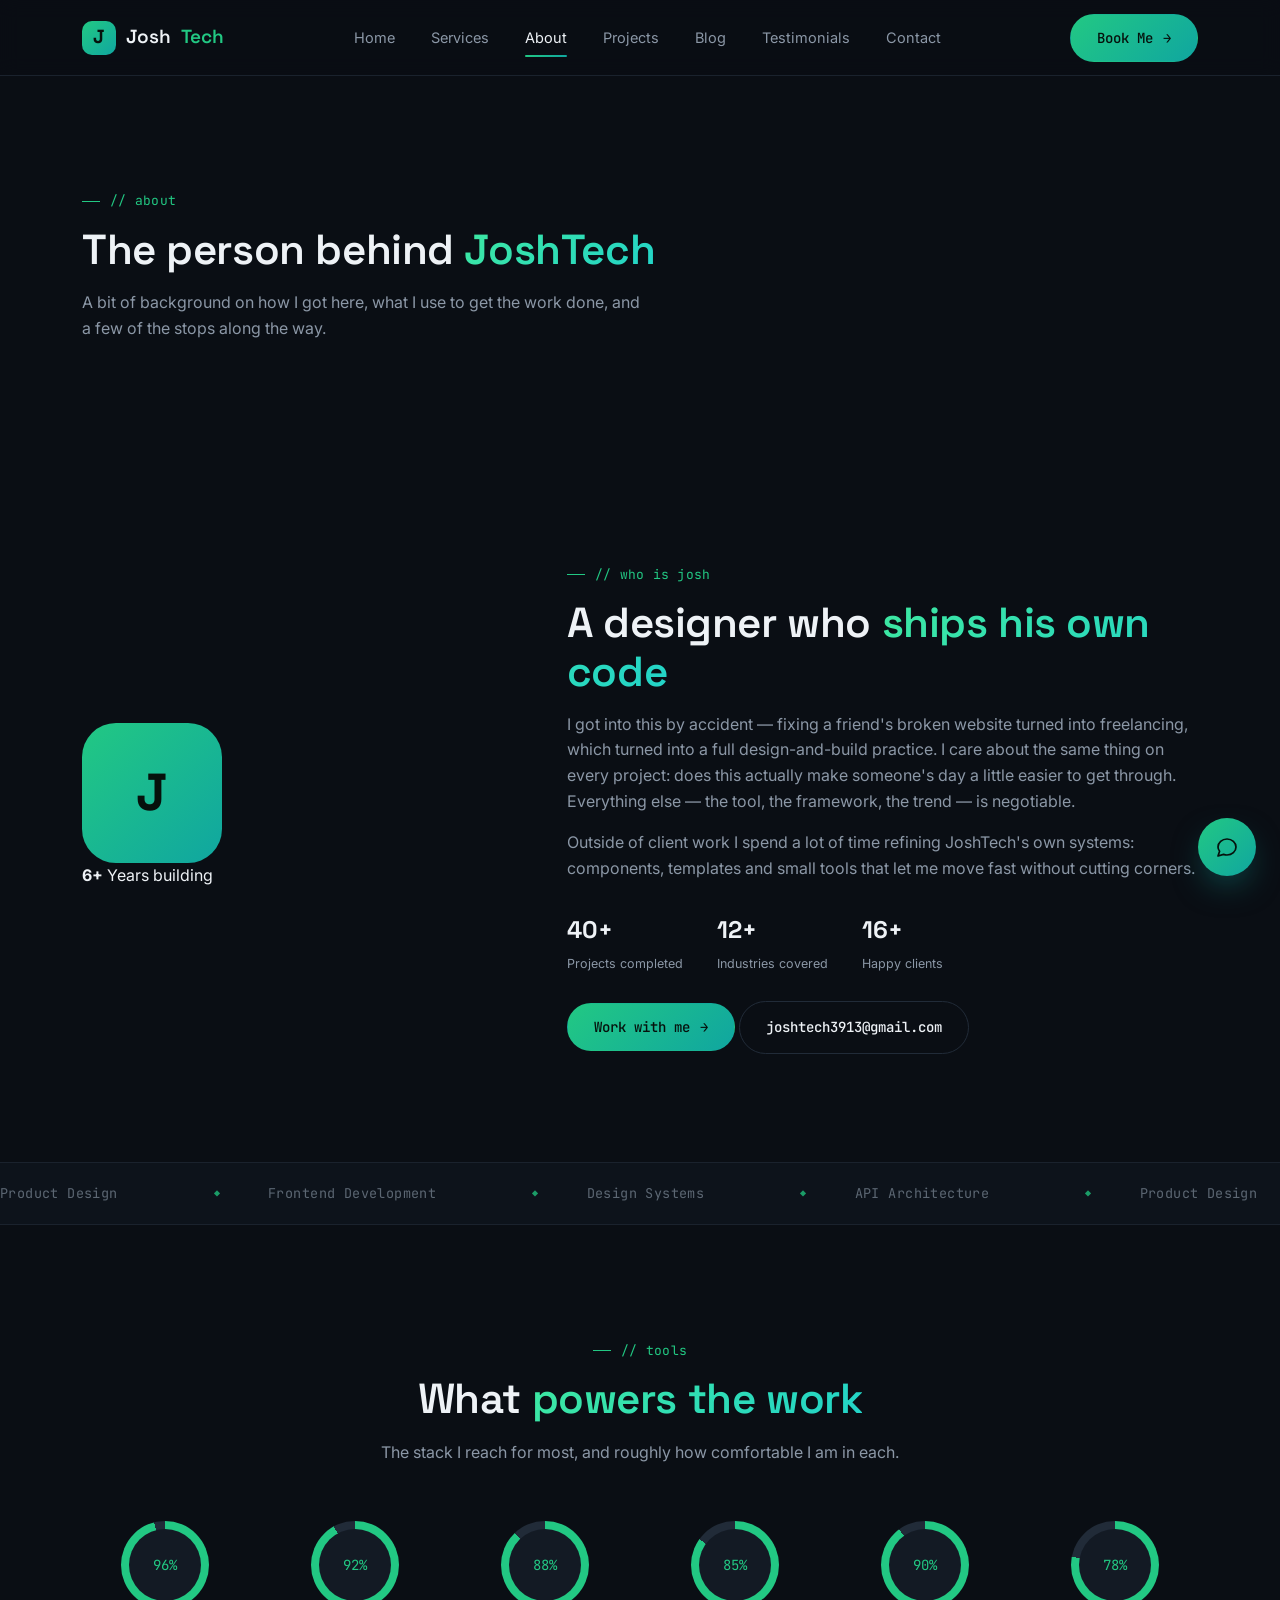
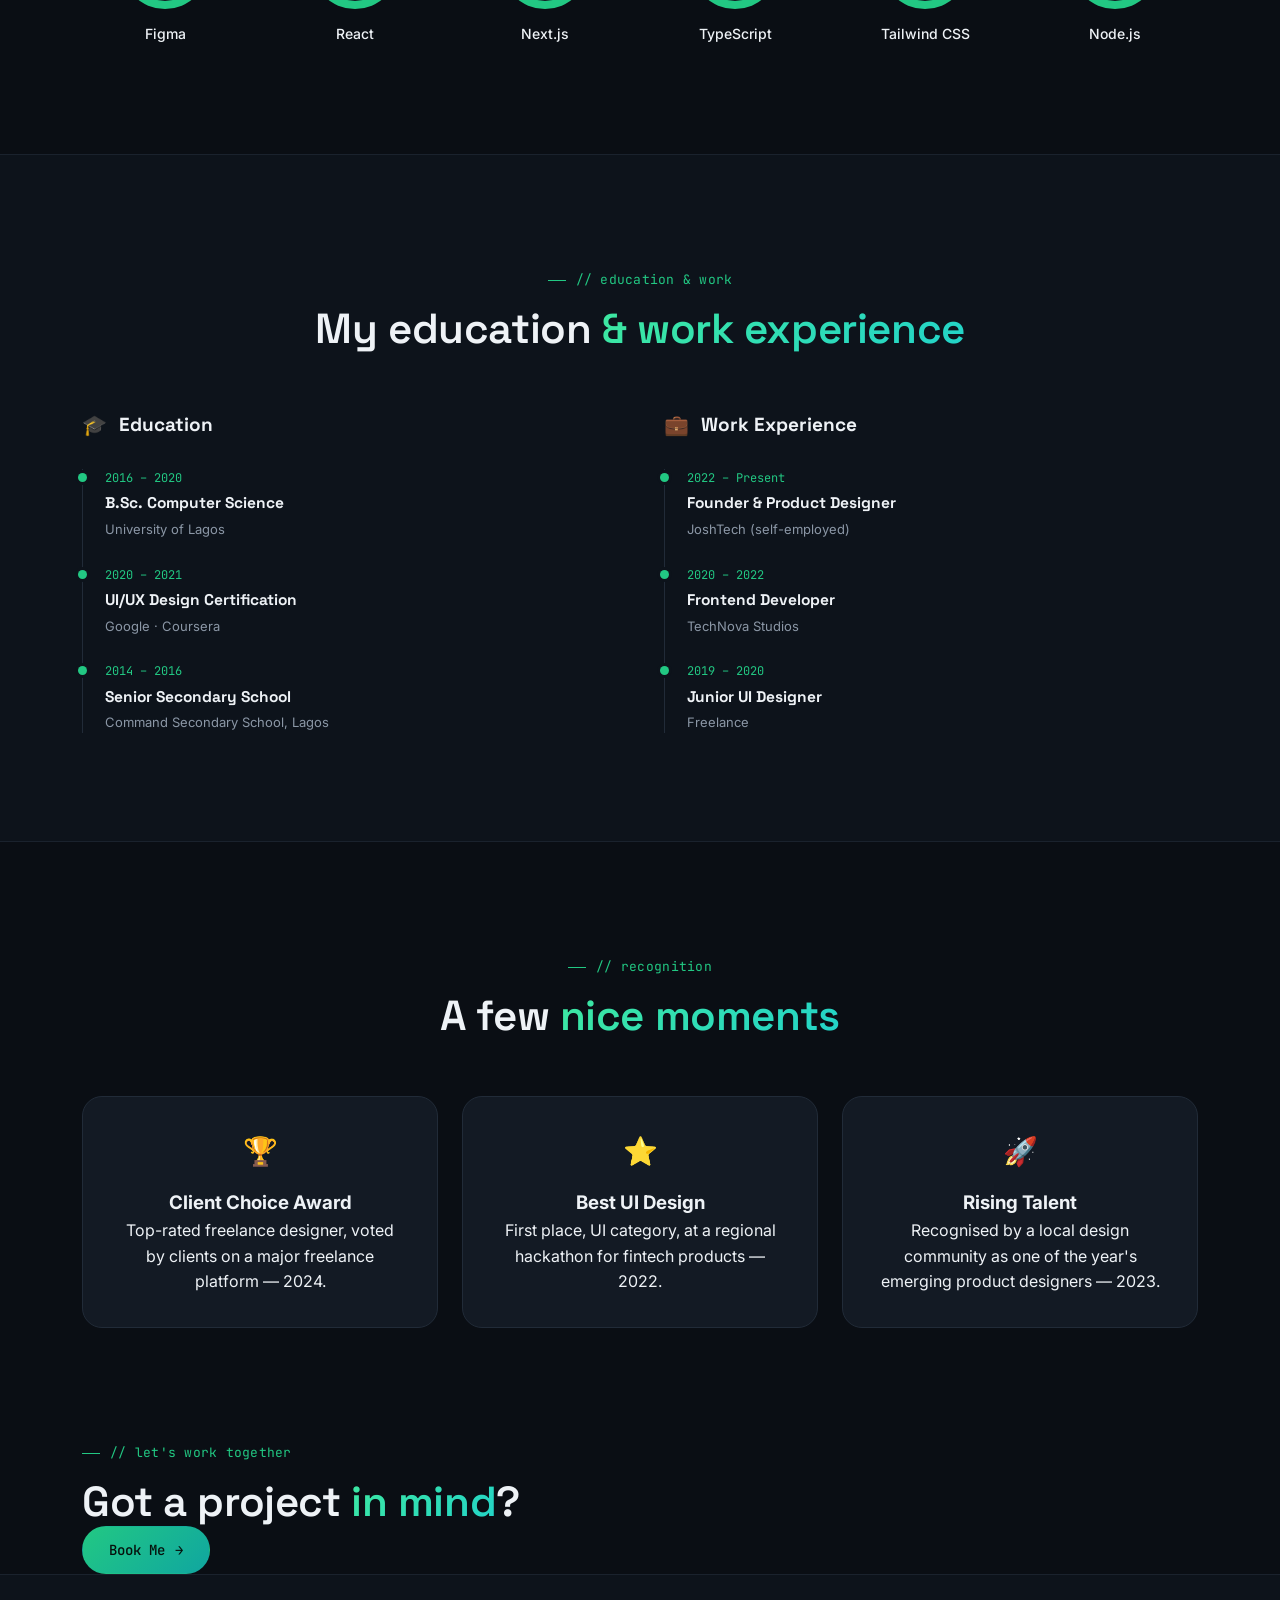
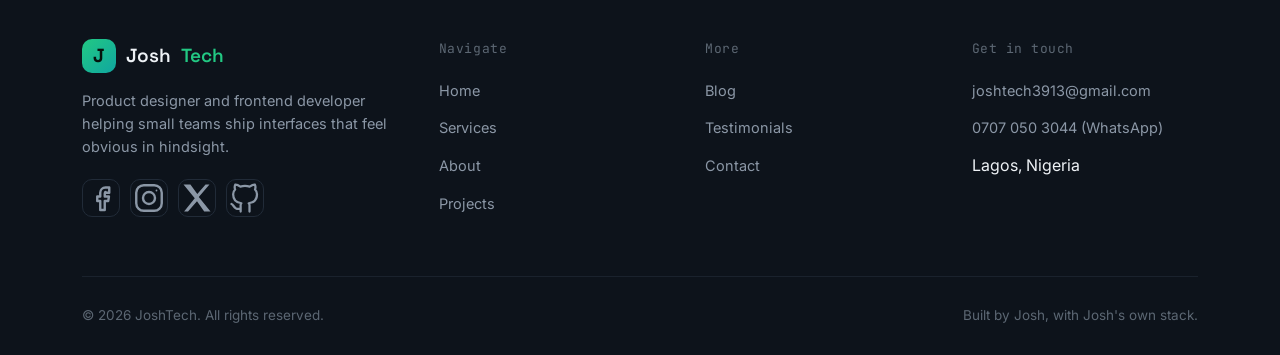
==== about.html @ 52e31327 "first commit" ====
<!DOCTYPE html>
<html lang="en">
<head>
<meta charset="UTF-8">
<meta name="viewport" content="width=device-width, initial-scale=1.0">
<title>About — JoshTech</title>
<meta name="description" content="Meet Josh — product designer and frontend developer. Background, tools, education, work experience and a few awards along the way.">
<link rel="icon" type="image/svg+xml" href="assets/favicon.svg">
<link rel="preconnect" href="https://fonts.googleapis.com">
<link href="https://fonts.googleapis.com/css2?family=Space+Grotesk:wght@500;600;700&family=Inter:wght@400;500;600;700&family=JetBrains+Mono:wght@400;500&display=swap" rel="stylesheet">
<link rel="stylesheet" href="css/style.css">
<link rel="stylesheet" href="css/about.css">
</head>
<body>

<!-- ============ NAV ============ -->
<header class="nav">
  <div class="container">
    <a href="index.html" class="brand">
      <span class="brand-mark">J</span>
      Josh<span class="brand-tech">Tech</span>
    </a>
    <nav class="nav-links" id="navLinks">
      <a href="index.html">Home</a>
      <a href="services.html">Services</a>
      <a href="about.html" class="is-active">About</a>
      <a href="projects.html">Projects</a>
      <a href="blog.html">Blog</a>
      <a href="testimonials.html">Testimonials</a>
      <a href="contact.html">Contact</a>
    </nav>
    <div class="nav-cta">
      <button class="btn btn-primary" id="bookBtn" type="button">Book Me <span class="btn-arrow">→</span></button>
      <button class="nav-toggle" id="navToggle" aria-label="Toggle menu" aria-expanded="false">☰</button>
    </div>
  </div>
</header>

<!-- ============ PAGE HEADER ============ -->
<section class="page-header section-pad">
  <div class="container">
    <span class="eyebrow">// about</span>
    <h1 class="h2 page-title">The person behind <em>JoshTech</em></h1>
    <p class="lede">A bit of background on how I got here, what I use to get the work done, and a few of the stops along the way.</p>
  </div>
</section>

<!-- ============ ABOUT ME ============ -->
<section class="section-pad about-main">
  <div class="container about-main-grid">
    <div class="about-main-visual">
      <div class="about-frame large">
        <span class="brand-mark xlarge">J</span>
      </div>
      <div class="about-float">
        <strong>6+</strong>
        <span>Years building</span>
      </div>
    </div>

    <div class="about-main-copy">
      <span class="eyebrow">// who is josh</span>
      <h2 class="h2">A designer who <em>ships his own code</em></h2>
      <p class="lede" style="max-width:100%;">I got into this by accident — fixing a friend's broken website turned into freelancing, which turned into a full design-and-build practice. I care about the same thing on every project: does this actually make someone's day a little easier to get through. Everything else — the tool, the framework, the trend — is negotiable.</p>
      <p class="lede" style="max-width:100%;">Outside of client work I spend a lot of time refining JoshTech's own systems: components, templates and small tools that let me move fast without cutting corners.</p>

      <div class="stat-row">
        <div><strong>40+</strong><span>Projects completed</span></div>
        <div><strong>12+</strong><span>Industries covered</span></div>
        <div><strong>16+</strong><span>Happy clients</span></div>
      </div>

      <div class="hero-actions" style="margin-top:8px;">
        <button type="button" class="btn btn-primary js-open-book">Work with me <span class="btn-arrow">→</span></button>
        <a href="mailto:joshtech3913@gmail.com" class="btn btn-ghost">joshtech3913@gmail.com</a>
      </div>
    </div>
  </div>
</section>

<!-- ============ MARQUEE STRIP ============ -->
<div class="strip">
  <div class="strip-track">
    <span>Product Design</span>
    <span>Frontend Development</span>
    <span>Design Systems</span>
    <span>API Architecture</span>
    <span>Product Design</span>
    <span>Frontend Development</span>
    <span>Design Systems</span>
    <span>API Architecture</span>
  </div>
</div>

<!-- ============ TOOLS ============ -->
<section class="section-pad">
  <div class="container">
    <div class="section-head center">
      <span class="eyebrow">// tools</span>
      <h2 class="h2">What <em>powers the work</em></h2>
      <p class="lede">The stack I reach for most, and roughly how comfortable I am in each.</p>
    </div>

    <div class="tools-grid">
      <div class="tool">
        <div class="skill-ring" style="--p:96"><span>96%</span></div>
        <strong>Figma</strong>
      </div>
      <div class="tool">
        <div class="skill-ring" style="--p:92"><span>92%</span></div>
        <strong>React</strong>
      </div>
      <div class="tool">
        <div class="skill-ring" style="--p:88"><span>88%</span></div>
        <strong>Next.js</strong>
      </div>
      <div class="tool">
        <div class="skill-ring" style="--p:85"><span>85%</span></div>
        <strong>TypeScript</strong>
      </div>
      <div class="tool">
        <div class="skill-ring" style="--p:90"><span>90%</span></div>
        <strong>Tailwind CSS</strong>
      </div>
      <div class="tool">
        <div class="skill-ring" style="--p:78"><span>78%</span></div>
        <strong>Node.js</strong>
      </div>
    </div>
  </div>
</section>

<!-- ============ EDUCATION & EXPERIENCE ============ -->
<section class="section-pad edu-section">
  <div class="container">
    <div class="section-head center">
      <span class="eyebrow">// education &amp; work</span>
      <h2 class="h2">My education <em>&amp; work experience</em></h2>
    </div>

    <div class="edu-grid">
      <div class="edu-col">
        <div class="edu-heading">
          <span class="edu-icon">🎓</span>
          <h3>Education</h3>
        </div>
        <div class="timeline">
          <div class="timeline-item">
            <span class="timeline-year mono">2016 – 2020</span>
            <strong>B.Sc. Computer Science</strong>
            <span class="timeline-sub">University of Lagos</span>
          </div>
          <div class="timeline-item">
            <span class="timeline-year mono">2020 – 2021</span>
            <strong>UI/UX Design Certification</strong>
            <span class="timeline-sub">Google &middot; Coursera</span>
          </div>
          <div class="timeline-item">
            <span class="timeline-year mono">2014 – 2016</span>
            <strong>Senior Secondary School</strong>
            <span class="timeline-sub">Command Secondary School, Lagos</span>
          </div>
        </div>
      </div>

      <div class="edu-col">
        <div class="edu-heading">
          <span class="edu-icon">💼</span>
          <h3>Work Experience</h3>
        </div>
        <div class="timeline">
          <div class="timeline-item">
            <span class="timeline-year mono">2022 – Present</span>
            <strong>Founder &amp; Product Designer</strong>
            <span class="timeline-sub">JoshTech (self-employed)</span>
          </div>
          <div class="timeline-item">
            <span class="timeline-year mono">2020 – 2022</span>
            <strong>Frontend Developer</strong>
            <span class="timeline-sub">TechNova Studios</span>
          </div>
          <div class="timeline-item">
            <span class="timeline-year mono">2019 – 2020</span>
            <strong>Junior UI Designer</strong>
            <span class="timeline-sub">Freelance</span>
          </div>
        </div>
      </div>
    </div>
  </div>
</section>

<!-- ============ AWARDS ============ -->
<section class="section-pad">
  <div class="container">
    <div class="section-head center">
      <span class="eyebrow">// recognition</span>
      <h2 class="h2">A few <em>nice moments</em></h2>
    </div>

    <div class="awards-grid">
      <div class="card award-card">
        <span class="award-icon">🏆</span>
        <h3 class="card-title">Client Choice Award</h3>
        <p class="card-text">Top-rated freelance designer, voted by clients on a major freelance platform — 2024.</p>
      </div>
      <div class="card award-card">
        <span class="award-icon">⭐</span>
        <h3 class="card-title">Best UI Design</h3>
        <p class="card-text">First place, UI category, at a regional hackathon for fintech products — 2022.</p>
      </div>
      <div class="card award-card">
        <span class="award-icon">🚀</span>
        <h3 class="card-title">Rising Talent</h3>
        <p class="card-text">Recognised by a local design community as one of the year's emerging product designers — 2023.</p>
      </div>
    </div>
  </div>
</section>

<!-- ============ CTA BANNER ============ -->
<section class="cta-banner">
  <div class="container cta-inner">
    <div>
      <span class="eyebrow">// let's work together</span>
      <h2 class="h2">Got a project <em>in mind</em>?</h2>
    </div>
    <button type="button" class="btn btn-primary js-open-book">Book Me <span class="btn-arrow">→</span></button>
  </div>
</section>

<!-- ============ FOOTER ============ -->
<footer class="footer">
  <div class="container">
    <div class="footer-top">
      <div class="footer-about">
        <a href="index.html" class="brand">
          <span class="brand-mark">J</span>
          Josh<span class="brand-tech">Tech</span>
        </a>
        <p>Product designer and frontend developer helping small teams ship interfaces that feel obvious in hindsight.</p>
        <div class="social-row">
          <a href="https://facebook.com/joshtech" target="_blank" rel="noopener" aria-label="Facebook"><svg viewBox="0 0 24 24" fill="none" stroke="currentColor" stroke-width="1.6" stroke-linecap="round" stroke-linejoin="round"><path d="M15 8.5h2.5V5H15c-2 0-3.5 1.5-3.5 3.5V11H9.5v3H11.5v6h3v-6h2.3l.5-3H14.5V9c0-.5.4-1 .5-1z"/></svg></a>
          <a href="https://instagram.com/joshtech" target="_blank" rel="noopener" aria-label="Instagram"><svg viewBox="0 0 24 24" fill="none" stroke="currentColor" stroke-width="1.6"><rect x="3.5" y="3.5" width="17" height="17" rx="5"/><circle cx="12" cy="12" r="4"/><circle cx="17" cy="7" r=".6" fill="currentColor" stroke="none"/></svg></a>
          <a href="https://x.com/joshtech" target="_blank" rel="noopener" aria-label="X"><svg viewBox="0 0 24 24" fill="currentColor" stroke="none"><path d="M3 3l7.5 9.1L3.4 21h2.6l6-6.9 4.8 6.9H21l-7.8-9.6L20.3 3h-2.6l-5.5 6.3L7.6 3H3z"/></svg></a>
          <a href="https://github.com/joshtech" target="_blank" rel="noopener" aria-label="GitHub"><svg viewBox="0 0 24 24" fill="none" stroke="currentColor" stroke-width="1.5" stroke-linecap="round" stroke-linejoin="round"><path d="M9 19c-4.3 1.4-4.3-2.5-6-3m12 5v-3.5c0-1 .1-1.4-.5-2 2.8-.3 5.5-1.4 5.5-6a4.6 4.6 0 0 0-1.3-3.2 4.2 4.2 0 0 0-.1-3.2s-1.1-.3-3.5 1.3a12.3 12.3 0 0 0-6.2 0C6.6 2.8 5.5 3.1 5.5 3.1a4.2 4.2 0 0 0-.1 3.2A4.6 4.6 0 0 0 4.1 9.5c0 4.6 2.7 5.7 5.5 6-.6.6-.6 1.1-.5 2V21"/></svg></a>
        </div>
      </div>
      <div>
        <div class="footer-heading">Navigate</div>
        <ul class="footer-links">
          <li><a href="index.html">Home</a></li>
          <li><a href="services.html">Services</a></li>
          <li><a href="about.html">About</a></li>
          <li><a href="projects.html">Projects</a></li>
        </ul>
      </div>
      <div>
        <div class="footer-heading">More</div>
        <ul class="footer-links">
          <li><a href="blog.html">Blog</a></li>
          <li><a href="testimonials.html">Testimonials</a></li>
          <li><a href="contact.html">Contact</a></li>
        </ul>
      </div>
      <div>
        <div class="footer-heading">Get in touch</div>
        <ul class="footer-links">
          <li><a href="mailto:joshtech3913@gmail.com">joshtech3913@gmail.com</a></li>
          <li><a href="https://wa.me/2347070503044" target="_blank" rel="noopener">0707 050 3044 (WhatsApp)</a></li>
          <li>Lagos, Nigeria</li>
        </ul>
      </div>
    </div>
    <div class="footer-bottom">
      <span>© 2026 JoshTech. All rights reserved.</span>
      <span>Built by Josh, with Josh's own stack.</span>
    </div>
  </div>
</footer>

<!-- ============ BOOK ME MODAL ============ -->
<div class="modal-overlay" id="bookOverlay">
  <div class="modal" role="dialog" aria-modal="true" aria-labelledby="bookTitle">
    <button class="modal-close" id="bookClose" aria-label="Close booking form">✕</button>
    <span class="eyebrow">// book a session</span>
    <h3 id="bookTitle" class="modal-title">Let's get your project moving</h3>
    <p class="modal-sub">Fill this in and it'll open WhatsApp with everything ready to send straight to me.</p>

    <form id="bookForm" class="book-form">
      <label>Full name
        <input type="text" name="name" required placeholder="Your name">
      </label>
      <label>Email
        <input type="email" name="email" required placeholder="you@email.com">
      </label>
      <label>WhatsApp / phone number
        <input type="tel" name="phone" required placeholder="e.g. 0803 123 4567">
      </label>
      <label>What do you need?
        <select name="service" required>
          <option value="" disabled selected>Choose a service</option>
          <option>Product & UI Design</option>
          <option>Frontend Development</option>
          <option>Design System</option>
          <option>Something else</option>
        </select>
      </label>
      <label>Project details
        <textarea name="message" rows="4" required placeholder="Tell me a bit about the project, timeline, budget..."></textarea>
      </label>
      <button type="submit" class="btn btn-primary book-submit">Send via WhatsApp <span class="btn-arrow">→</span></button>
    </form>
  </div>
</div>

<!-- ============ CHATBOT WIDGET ============ -->
<div class="chatbot" id="chatbot">
  <div class="chat-panel" id="chatPanel">
    <div class="chat-head">
      <span class="brand-mark small">J</span>
      <div>
        <strong>JoshTech Assistant</strong>
        <span>Usually replies instantly</span>
      </div>
      <button id="chatClose" aria-label="Close chat">✕</button>
    </div>
    <div class="chat-messages" id="chatMessages">
      <div class="msg msg-bot">Hey 👋 I'm Josh's assistant. Ask me about services, projects, pricing, or how to book a session.</div>
    </div>
    <div class="chat-quick" id="chatQuick">
      <button data-q="services">Services</button>
      <button data-q="pricing">Pricing</button>
      <button data-q="book">Book a call</button>
      <button data-q="contact">Contact info</button>
    </div>
    <form class="chat-input-row" id="chatForm">
      <input type="text" id="chatInput" placeholder="Type a message..." autocomplete="off">
      <button type="submit" aria-label="Send">→</button>
    </form>
  </div>
  <button class="chat-fab" id="chatToggle" aria-label="Open chat">
    <svg viewBox="0 0 24 24" fill="none" stroke="currentColor" stroke-width="1.7" stroke-linecap="round" stroke-linejoin="round"><path d="M21 12c0 4.4-4 8-9 8-1.2 0-2.4-.2-3.4-.6L3 21l1.6-4.8C3.6 15 3 13.6 3 12c0-4.4 4-8 9-8s9 3.6 9 8z"/></svg>
  </button>
</div>

<script src="js/main.js"></script>
</body>
</html>
---- css/style.css ----
/* ==========================================================================
   JoshTech — Portfolio Stylesheet
   Design language: dark tech canvas, emerald→teal signal, terminal-style
   labels ("// about", "$ services") echoing the JoshTech mark.
   ========================================================================== */

/* ---- Tokens -------------------------------------------------------------*/
:root{
  /* surfaces */
  --bg:            #0A0E14;
  --bg-alt:        #0D131B;
  --surface:       #131A24;
  --surface-2:     #171F2A;
  --border:        #212B38;
  --border-soft:   #1A222D;

  /* text */
  --text:          #EEF2F6;
  --text-muted:    #8B97A6;
  --text-faint:    #5C6773;

  /* brand */
  --green:         #22C883;
  --teal:          #10A6A0;
  --green-dim:     #1B9C67;
  --gradient:      linear-gradient(135deg, #22C883 0%, #10A6A0 100%);
  --gradient-text: linear-gradient(135deg, #3EE8A0 0%, #22D3C9 100%);
  --gradient-soft: linear-gradient(135deg, rgba(34,200,131,.14) 0%, rgba(16,166,160,.14) 100%);
  --glow:          0 0 0 1px rgba(34,200,131,.35), 0 0 40px rgba(16,166,160,.15);

  /* type */
  --f-display: "Space Grotesk", "Inter", sans-serif;
  --f-body:    "Inter", sans-serif;
  --f-mono:    "JetBrains Mono", monospace;

  /* layout */
  --container: 1180px;
  --radius-lg: 20px;
  --radius-md: 14px;
  --radius-sm: 8px;
  --nav-h: 76px;
}

/* ---- Reset ----------------------------------------------------------- */
*, *::before, *::after{ box-sizing: border-box; }
html{ scroll-behavior: smooth; }
body{
  margin: 0;
  background: var(--bg);
  color: var(--text);
  font-family: var(--f-body);
  font-size: 16px;
  line-height: 1.6;
  -webkit-font-smoothing: antialiased;
}
img{ max-width: 100%; display: block; }
a{ color: inherit; text-decoration: none; }
ul{ margin: 0; padding: 0; list-style: none; }
h1,h2,h3,h4,p,figure{ margin: 0; }
button{ font-family: inherit; cursor: pointer; }
input, textarea, select{ font-family: inherit; }

/* visible keyboard focus */
a:focus-visible, button:focus-visible, input:focus-visible, textarea:focus-visible{
  outline: 2px solid var(--green);
  outline-offset: 3px;
}

@media (prefers-reduced-motion: reduce){
  *{ animation-duration: .001ms !important; animation-iteration-count: 1 !important; transition-duration: .001ms !important; scroll-behavior: auto !important; }
}

/* ---- Layout helpers ---------------------------------------------------*/
.container{
  width: 100%;
  max-width: var(--container);
  margin: 0 auto;
  padding: 0 32px;
}
section{ position: relative; }
.section-pad{ padding: 108px 0; }
@media (max-width: 720px){ .section-pad{ padding: 72px 0; } }

.eyebrow{
  display: inline-flex;
  align-items: center;
  gap: 10px;
  font-family: var(--f-mono);
  font-size: 13px;
  letter-spacing: .02em;
  color: var(--green);
  margin-bottom: 14px;
}
.eyebrow::before{
  content: "";
  width: 18px; height: 1px;
  background: var(--green);
  display: inline-block;
}

.h2{
  font-family: var(--f-display);
  font-weight: 600;
  font-size: clamp(28px, 3.6vw, 42px);
  line-height: 1.15;
  letter-spacing: -.01em;
}
.h2 em, .grad-text{
  font-style: normal;
  background: var(--gradient-text);
  -webkit-background-clip: text;
  background-clip: text;
  color: transparent;
}
.lede{
  color: var(--text-muted);
  max-width: 560px;
  margin-top: 16px;
  font-size: 16px;
}
.section-head{ margin-bottom: 56px; }
.section-head.center{ text-align: center; margin-left: auto; margin-right: auto; }
.section-head.center .lede{ margin-left: auto; margin-right: auto; }

/* ---- Buttons -----------------------------------------------------------*/
.btn{
  display: inline-flex;
  align-items: center;
  gap: 10px;
  padding: 14px 26px;
  border-radius: 100px;
  font-family: var(--f-mono);
  font-size: 14px;
  font-weight: 500;
  border: 1px solid transparent;
  transition: transform .18s ease, box-shadow .18s ease, background .18s ease, border-color .18s ease;
  white-space: nowrap;
}
.btn-primary{
  background: var(--gradient);
  color: #06110C;
}
.btn-primary:hover{ box-shadow: var(--glow); transform: translateY(-1px); }
.btn-ghost{
  background: transparent;
  color: var(--text);
  border-color: var(--border);
}
.btn-ghost:hover{ border-color: var(--green); color: var(--green); }
.btn-arrow{ transition: transform .18s ease; }
.btn:hover .btn-arrow{ transform: translateX(3px); }

/* ---- Nav ---------------------------------------------------------------*/
.nav{
  position: sticky;
  top: 0;
  z-index: 100;
  height: var(--nav-h);
  display: flex;
  align-items: center;
  background: rgba(10,14,20,.78);
  backdrop-filter: blur(10px);
  border-bottom: 1px solid var(--border-soft);
}
.nav .container{ display: flex; align-items: center; justify-content: space-between; }
.brand{ display: flex; align-items: center; gap: 10px; font-family: var(--f-display); font-weight: 600; font-size: 19px; }
.brand-mark{
  width: 34px; height: 34px;
  border-radius: 10px;
  background: var(--gradient);
  display: grid; place-items: center;
  color: #06110C;
  font-family: var(--f-display);
  font-weight: 700;
}
.brand-tech{ color: var(--green); }

.nav-links{ display: flex; align-items: center; gap: 36px; }
.nav-links a{
  font-size: 14.5px;
  color: var(--text-muted);
  position: relative;
  padding: 6px 0;
  transition: color .15s ease;
}
.nav-links a:hover{ color: var(--text); }
.nav-links a.is-active{ color: var(--text); }
.nav-links a.is-active::after{
  content: "";
  position: absolute; left: 0; right: 0; bottom: -2px;
  height: 2px; background: var(--gradient); border-radius: 2px;
}
.nav-cta{ display: flex; align-items: center; gap: 18px; }
.nav-toggle{
  display: none;
  width: 40px; height: 40px;
  border-radius: 10px;
  border: 1px solid var(--border);
  background: transparent;
  color: var(--text);
  align-items: center; justify-content: center;
}

@media (max-width: 920px){
  .nav-links{
    position: fixed; inset: var(--nav-h) 16px auto 16px;
    flex-direction: column; align-items: flex-start; gap: 4px;
    background: var(--surface);
    border: 1px solid var(--border);
    border-radius: var(--radius-md);
    padding: 10px;
    transform: translateY(-12px);
    opacity: 0; visibility: hidden;
    transition: opacity .2s ease, transform .2s ease, visibility .2s;
  }
  .nav-links.is-open{ opacity: 1; visibility: visible; transform: translateY(0); }
  .nav-links a{ width: 100%; padding: 12px 10px; border-radius: 8px; }
  .nav-links a:hover{ background: var(--surface-2); }
  .nav-toggle{ display: inline-flex; }
}

/* ---- Marquee strip -------------------------------------------------------*/
.strip{
  border-top: 1px solid var(--border-soft);
  border-bottom: 1px solid var(--border-soft);
  background: var(--bg-alt);
  overflow: hidden;
  padding: 20px 0;
}
.strip-track{
  display: flex;
  gap: 48px;
  width: max-content;
  animation: scroll-strip 28s linear infinite;
}
.strip-track span{
  font-family: var(--f-mono);
  font-size: 13.5px;
  color: var(--text-faint);
  letter-spacing: .03em;
  display: flex;
  align-items: center;
  gap: 48px;
  white-space: nowrap;
}
.strip-track span::after{ content: "◆"; color: var(--green-dim); margin-left: 48px; font-size: 10px; }
@keyframes scroll-strip{ from{ transform: translateX(0); } to{ transform: translateX(-50%); } }

/* ---- Cards ---------------------------------------------------------------*/
.card{
  background: var(--surface);
  border: 1px solid var(--border);
  border-radius: var(--radius-lg);
  padding: 32px;
  transition: border-color .2s ease, transform .2s ease;
}
.card:hover{ border-color: var(--green-dim); transform: translateY(-3px); }

/* corner-tick: echoes the cut notch on the logo mark */
.corner-tick{ position: relative; }
.corner-tick::before{
  content: "";
  position: absolute; top: 0; right: 0;
  width: 22px; height: 22px;
  background: var(--gradient);
  border-radius: 0 var(--radius-lg) 0 var(--radius-md);
  opacity: .9;
}

/* ---- Footer ---------------------------------------------------------------*/
.footer{
  border-top: 1px solid var(--border-soft);
  padding: 64px 0 28px;
  background: var(--bg-alt);
}
.footer-top{
  display: grid;
  grid-template-columns: 1.4fr 1fr 1fr 1fr;
  gap: 40px;
  padding-bottom: 48px;
}
.footer-about p{ color: var(--text-muted); margin-top: 16px; max-width: 320px; font-size: 14.5px; }
.footer-heading{ font-family: var(--f-mono); font-size: 13px; color: var(--text-faint); letter-spacing: .04em; margin-bottom: 18px; }
.footer-links li{ margin-bottom: 12px; }
.footer-links a{ color: var(--text-muted); font-size: 14.5px; transition: color .15s ease; }
.footer-links a:hover{ color: var(--green); }
.social-row{ display: flex; gap: 10px; margin-top: 20px; }
.social-row a{
  width: 38px; height: 38px;
  border: 1px solid var(--border);
  border-radius: 10px;
  display: grid; place-items: center;
  color: var(--text-muted);
  transition: all .15s ease;
}
.social-row a:hover{ border-color: var(--green); color: var(--green); }
.footer-bottom{
  display: flex; justify-content: space-between; align-items: center;
  padding-top: 28px; border-top: 1px solid var(--border-soft);
  font-size: 13.5px; color: var(--text-faint);
}
@media (max-width: 860px){
  .footer-top{ grid-template-columns: 1fr 1fr; }
  .footer-bottom{ flex-direction: column; gap: 10px; text-align: center; }
}
@media (max-width: 560px){
  .footer-top{ grid-template-columns: 1fr; }
}

/* ---- Utilities ---------------------------------------------------------*/
.tag{
  display: inline-flex; align-items: center; gap: 8px;
  font-family: var(--f-mono); font-size: 12.5px; color: var(--green);
  border: 1px solid var(--border); border-radius: 100px; padding: 5px 12px;
  background: var(--gradient-soft);
}
.mono{ font-family: var(--f-mono); }

/* ==========================================================================
   Book Me modal
   ========================================================================== */
.modal-overlay{
  position: fixed; inset: 0;
  background: rgba(6,10,15,.72);
  backdrop-filter: blur(4px);
  display: flex; align-items: center; justify-content: center;
  padding: 24px;
  z-index: 300;
  opacity: 0; visibility: hidden;
  transition: opacity .2s ease, visibility .2s ease;
}
.modal-overlay.is-open{ opacity: 1; visibility: visible; }
.modal{
  position: relative;
  width: 100%; max-width: 480px;
  max-height: 88vh;
  overflow-y: auto;
  background: var(--surface);
  border: 1px solid var(--border);
  border-radius: var(--radius-lg);
  padding: 36px 32px 32px;
  transform: translateY(14px);
  transition: transform .2s ease;
}
.modal-overlay.is-open .modal{ transform: translateY(0); }
.modal-close{
  position: absolute; top: 18px; right: 18px;
  width: 34px; height: 34px;
  border-radius: 9px;
  border: 1px solid var(--border);
  background: transparent;
  color: var(--text-muted);
}
.modal-close:hover{ color: var(--green); border-color: var(--green); }
.modal-title{ font-family: var(--f-display); font-size: 24px; margin-top: 4px; }
.modal-sub{ color: var(--text-muted); font-size: 14px; margin-top: 10px; margin-bottom: 26px; }

.book-form{ display: flex; flex-direction: column; gap: 16px; }
.book-form label{ display: flex; flex-direction: column; gap: 8px; font-size: 13px; color: var(--text-muted); font-family: var(--f-mono); }
.book-form input, .book-form select, .book-form textarea{
  background: var(--bg);
  border: 1px solid var(--border);
  border-radius: var(--radius-sm);
  padding: 12px 14px;
  color: var(--text);
  font-size: 14.5px;
  font-family: var(--f-body);
  resize: vertical;
}
.book-form input:focus, .book-form select:focus, .book-form textarea:focus{
  outline: none; border-color: var(--green);
}
.book-submit{ justify-content: center; margin-top: 6px; }
.form-note{ font-size: 12.5px; color: var(--text-faint); margin-top: 14px; text-align: center; }

@media (max-width: 520px){
  .modal{ padding: 28px 22px 24px; }
}

/* ==========================================================================
   Chatbot widget
   ========================================================================== */
.chatbot{ position: fixed; right: 24px; bottom: 24px; z-index: 280; }
.chat-fab{
  width: 58px; height: 58px;
  border-radius: 50%;
  background: var(--gradient);
  color: #06110C;
  border: none;
  display: grid; place-items: center;
  box-shadow: 0 14px 34px -10px rgba(16,166,160,.55);
  transition: transform .18s ease;
}
.chat-fab:hover{ transform: scale(1.06); }
.chat-fab svg{ width: 24px; height: 24px; }

.chat-panel{
  position: absolute;
  bottom: 74px; right: 0;
  width: 340px;
  max-width: calc(100vw - 48px);
  height: 460px;
  background: var(--surface);
  border: 1px solid var(--border);
  border-radius: var(--radius-lg);
  display: flex;
  flex-direction: column;
  overflow: hidden;
  box-shadow: 0 30px 80px -24px rgba(0,0,0,.65);
  opacity: 0; visibility: hidden; transform: translateY(12px);
  transition: opacity .18s ease, transform .18s ease, visibility .18s ease;
}
.chat-panel.is-open{ opacity: 1; visibility: visible; transform: translateY(0); }

.chat-head{
  display: flex; align-items: center; gap: 12px;
  padding: 16px 16px;
  border-bottom: 1px solid var(--border-soft);
  background: var(--surface-2);
}
.chat-head strong{ display: block; font-family: var(--f-display); font-size: 14.5px; }
.chat-head span{ font-size: 11.5px; color: var(--green); }
.chat-head button{
  margin-left: auto;
  width: 28px; height: 28px;
  border-radius: 8px;
  border: 1px solid var(--border);
  background: transparent;
  color: var(--text-muted);
}
.brand-mark.small{ width: 30px; height: 30px; font-size: 13px; border-radius: 8px; }

.chat-messages{
  flex: 1;
  overflow-y: auto;
  padding: 16px;
  display: flex; flex-direction: column; gap: 10px;
}
.msg{ font-size: 13.5px; line-height: 1.55; padding: 10px 13px; border-radius: 12px; max-width: 88%; }
.msg-bot{ background: var(--surface-2); border: 1px solid var(--border-soft); align-self: flex-start; border-bottom-left-radius: 4px; }
.msg-user{ background: var(--gradient-soft); border: 1px solid var(--border); align-self: flex-end; border-bottom-right-radius: 4px; color: var(--text); }

.chat-quick{ display: flex; flex-wrap: wrap; gap: 8px; padding: 0 16px 12px; }
.chat-quick button{
  font-family: var(--f-mono); font-size: 11.5px;
  border: 1px solid var(--border); border-radius: 100px;
  background: transparent; color: var(--text-muted);
  padding: 6px 12px;
}
.chat-quick button:hover{ border-color: var(--green); color: var(--green); }

.chat-input-row{ display: flex; gap: 8px; padding: 12px; border-top: 1px solid var(--border-soft); }
.chat-input-row input{
  flex: 1;
  background: var(--bg);
  border: 1px solid var(--border);
  border-radius: 10px;
  padding: 10px 12px;
  color: var(--text);
  font-size: 13.5px;
}
.chat-input-row input:focus{ outline: none; border-color: var(--green); }
.chat-input-row button{
  width: 38px; border-radius: 10px; border: none;
  background: var(--gradient); color: #06110C; font-size: 16px;
}

@media (max-width: 480px){
  .chatbot{ right: 14px; bottom: 14px; }
  .chat-panel{ width: calc(100vw - 28px); height: 62vh; }
}
---- css/about.css ----
/* ================= About main ================= */
.about-main-grid{ display: grid; grid-template-columns: .8fr 1.2fr; gap: 64px; align-items: center; }
.about-main-visual{ position: relative; }
.about-frame.large{ max-width: 380px; }
.about-frame.large .brand-mark.xlarge{ width: 140px; height: 140px; border-radius: 34px; font-size: 52px; }

.stat-row{ display: flex; gap: 34px; margin: 30px 0 26px; }
.stat-row strong{ display: block; font-family: var(--f-display); font-size: 24px; }
.stat-row span{ font-size: 12.5px; color: var(--text-muted); }

@media (max-width: 860px){
  .about-main-grid{ grid-template-columns: 1fr; gap: 44px; }
  .about-frame.large{ margin: 0 auto; }
  .stat-row{ flex-wrap: wrap; gap: 24px; }
}

/* ================= Tools ================= */
.tools-grid{
  display: grid;
  grid-template-columns: repeat(6, 1fr);
  gap: 24px;
  text-align: center;
}
.tool{ display: flex; flex-direction: column; align-items: center; gap: 14px; }
.tool strong{ font-size: 14px; font-weight: 500; }
.skill-ring{
  width: 88px; height: 88px;
  border-radius: 50%;
  background: conic-gradient(var(--green) calc(var(--p) * 3.6deg), var(--border) 0);
  display: grid; place-items: center;
  position: relative;
}
.skill-ring::before{
  content: "";
  position: absolute; inset: 8px;
  border-radius: 50%;
  background: var(--surface);
}
.skill-ring span{ position: relative; font-family: var(--f-mono); font-size: 14px; color: var(--green); }

@media (max-width: 860px){ .tools-grid{ grid-template-columns: repeat(3, 1fr); gap: 32px 20px; } }
@media (max-width: 480px){ .tools-grid{ grid-template-columns: repeat(2, 1fr); } }

/* ================= Education & Experience ================= */
.edu-section{ background: var(--bg-alt); border-top: 1px solid var(--border-soft); border-bottom: 1px solid var(--border-soft); }
.edu-grid{ display: grid; grid-template-columns: 1fr 1fr; gap: 48px; }
.edu-heading{ display: flex; align-items: center; gap: 12px; margin-bottom: 28px; }
.edu-heading h3{ font-family: var(--f-display); font-size: 19px; }
.edu-icon{ font-size: 20px; }

.timeline{ display: flex; flex-direction: column; gap: 26px; position: relative; padding-left: 22px; border-left: 1px solid var(--border); }
.timeline-item{ display: flex; flex-direction: column; gap: 3px; position: relative; }
.timeline-item::before{
  content: "";
  position: absolute; left: -27px; top: 4px;
  width: 9px; height: 9px; border-radius: 50%;
  background: var(--green);
  box-shadow: 0 0 0 3px var(--bg-alt);
}
.timeline-year{ font-size: 12px; color: var(--green); }
.timeline-item strong{ font-family: var(--f-display); font-size: 15.5px; }
.timeline-sub{ font-size: 13px; color: var(--text-muted); }

@media (max-width: 760px){ .edu-grid{ grid-template-columns: 1fr; gap: 40px; } }

/* ================= Awards ================= */
.awards-grid{ display: grid; grid-template-columns: repeat(3, 1fr); gap: 24px; }
.award-card{ text-align: center; }
.award-icon{ font-size: 28px; display: block; margin-bottom: 14px; }
.award-card .card-title{ margin-top: 0; }

@media (max-width: 860px){ .awards-grid{ grid-template-columns: 1fr; } }
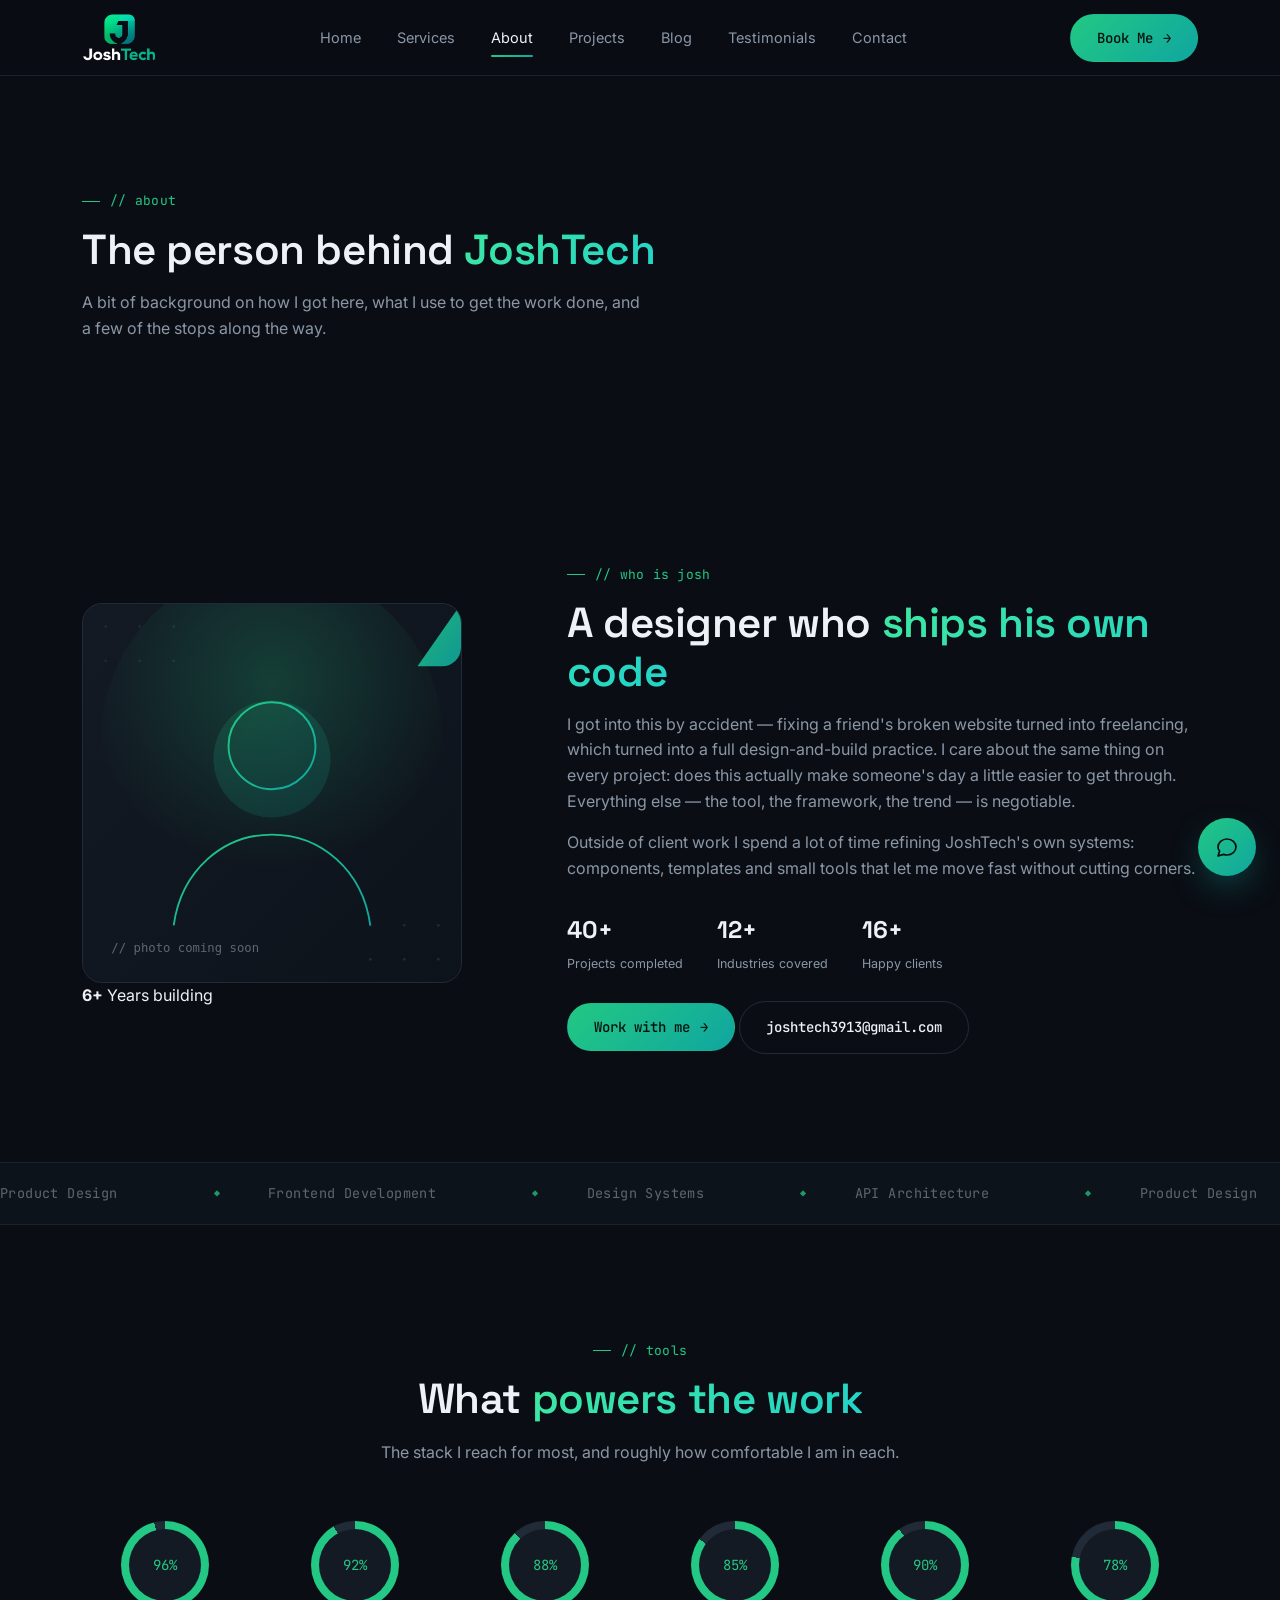
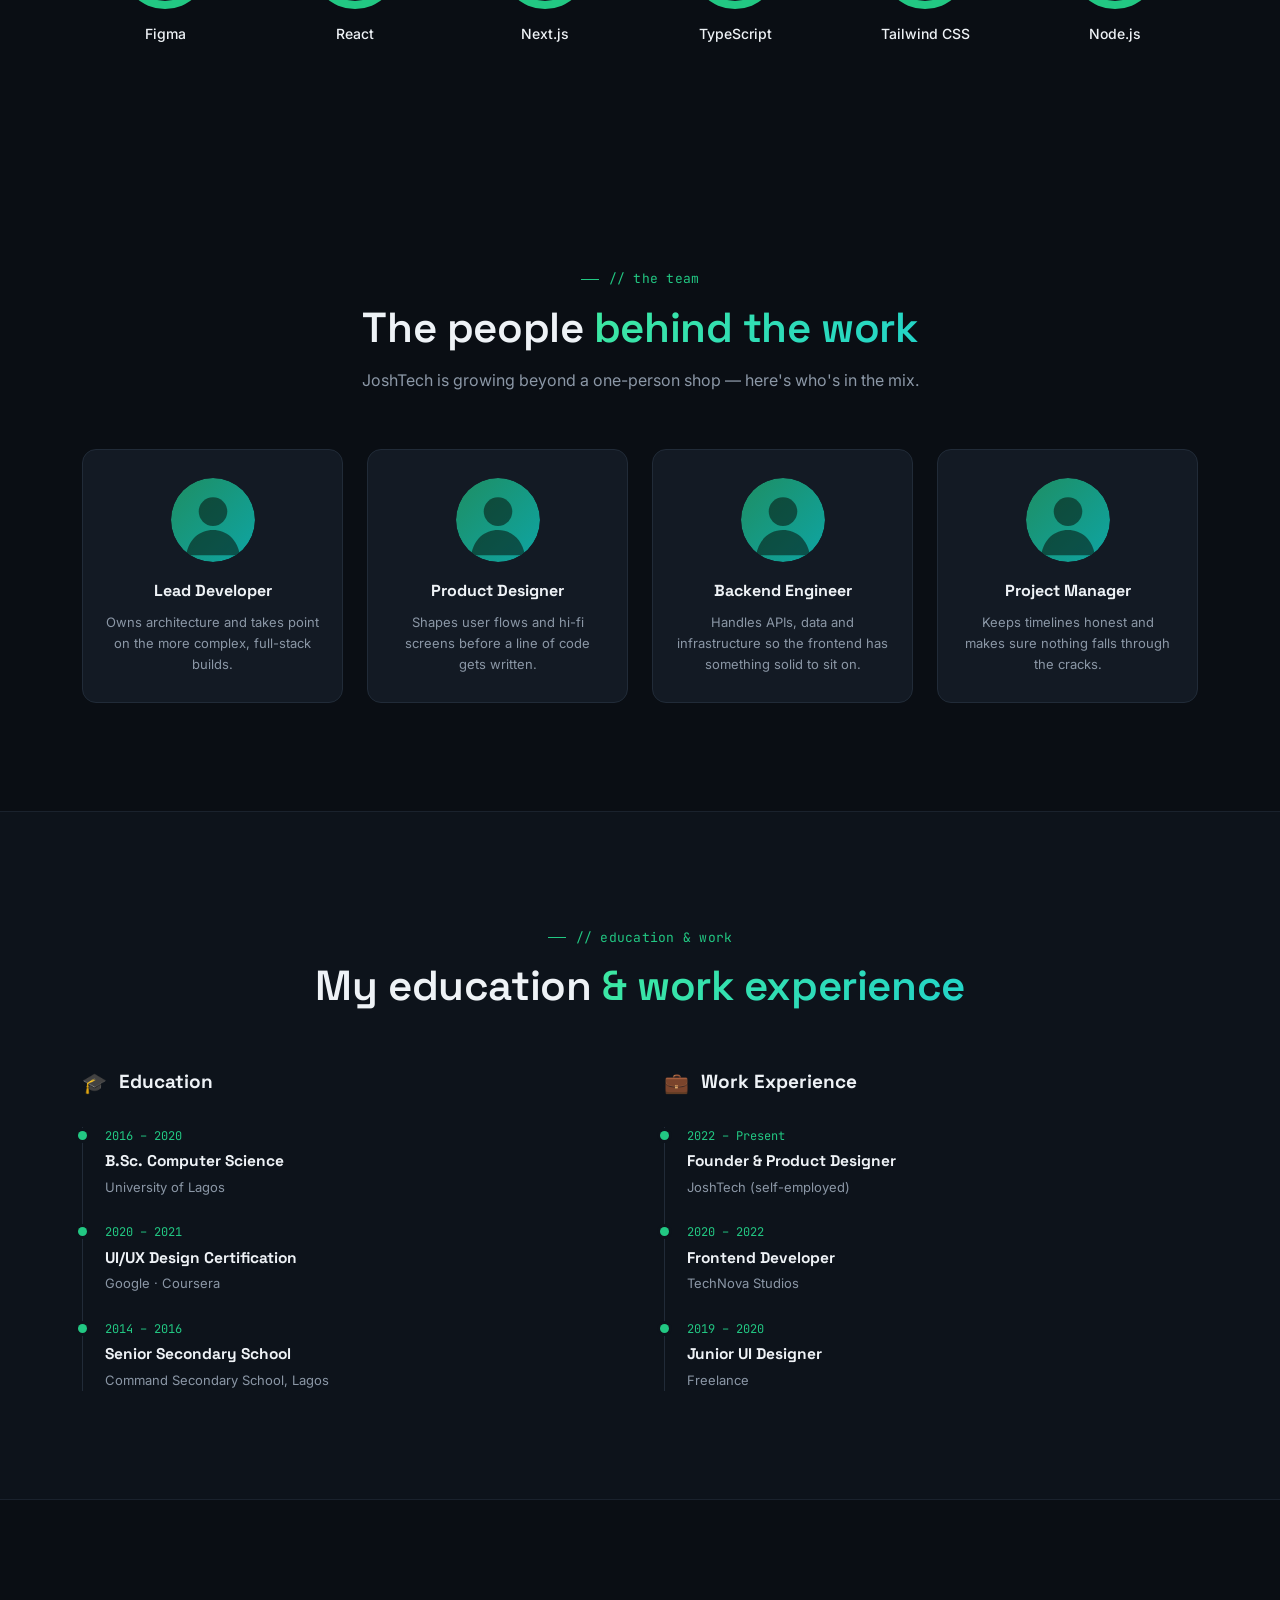
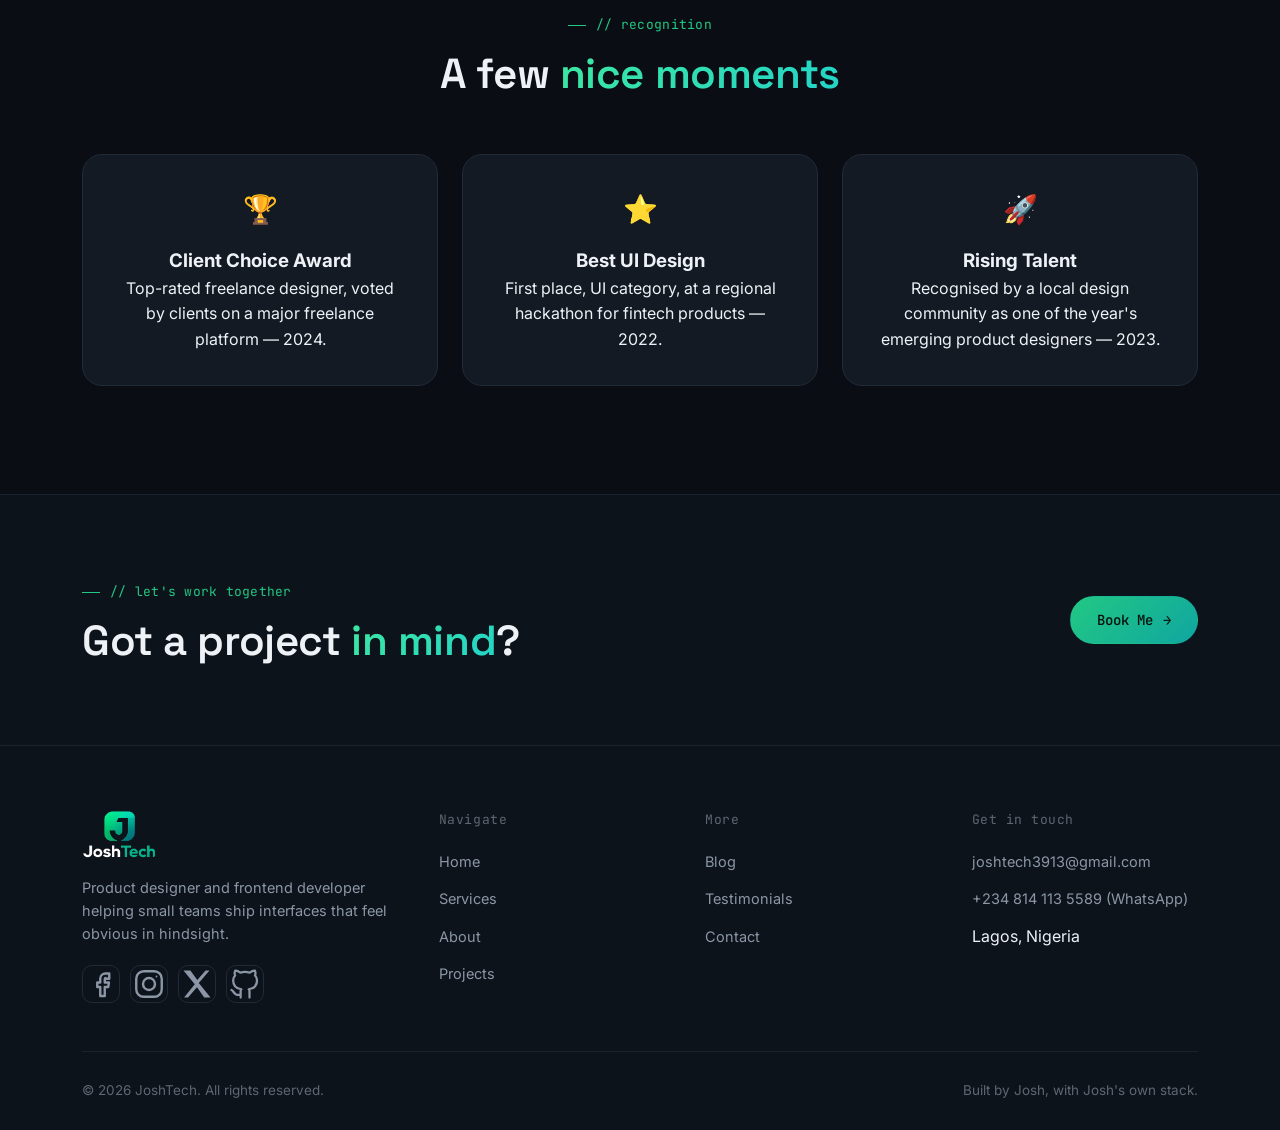
==== commit 5f2a17b9: "changes made on all pages" ====
--- a/about.html
+++ b/about.html
@@ -17,8 +17,7 @@
 <header class="nav">
   <div class="container">
     <a href="index.html" class="brand">
-      <span class="brand-mark">J</span>
-      Josh<span class="brand-tech">Tech</span>
+      <img src="assets/logo.png" alt="JoshTech logo" class="brand-mark-img">
     </a>
     <nav class="nav-links" id="navLinks">
       <a href="index.html">Home</a>
@@ -49,8 +48,8 @@
 <section class="section-pad about-main">
   <div class="container about-main-grid">
     <div class="about-main-visual">
-      <div class="about-frame large">
-        <span class="brand-mark xlarge">J</span>
+      <div class="about-photo-frame large">
+        <img src="assets/josh-photo.svg" alt="Josh, product designer and frontend developer" class="about-photo">
       </div>
       <div class="about-float">
         <strong>6+</strong>
@@ -130,6 +129,40 @@
   </div>
 </section>
 
+<!-- ============ TEAM ============ -->
+<section class="section-pad team-section">
+  <div class="container">
+    <div class="section-head center">
+      <span class="eyebrow">// the team</span>
+      <h2 class="h2">The people <em>behind the work</em></h2>
+      <p class="lede">JoshTech is growing beyond a one-person shop — here's who's in the mix.</p>
+    </div>
+
+    <div class="team-grid">
+      <div class="team-card">
+        <div class="team-avatar"><img src="assets/avatar-team-placeholder.svg" alt="" aria-hidden="true"></div>
+        <h3 class="team-name">Lead Developer</h3>
+        <p>Owns architecture and takes point on the more complex, full-stack builds.</p>
+      </div>
+      <div class="team-card">
+        <div class="team-avatar"><img src="assets/avatar-team-placeholder.svg" alt="" aria-hidden="true"></div>
+        <h3 class="team-name">Product Designer</h3>
+        <p>Shapes user flows and hi-fi screens before a line of code gets written.</p>
+      </div>
+      <div class="team-card">
+        <div class="team-avatar"><img src="assets/avatar-team-placeholder.svg" alt="" aria-hidden="true"></div>
+        <h3 class="team-name">Backend Engineer</h3>
+        <p>Handles APIs, data and infrastructure so the frontend has something solid to sit on.</p>
+      </div>
+      <div class="team-card">
+        <div class="team-avatar"><img src="assets/avatar-team-placeholder.svg" alt="" aria-hidden="true"></div>
+        <h3 class="team-name">Project Manager</h3>
+        <p>Keeps timelines honest and makes sure nothing falls through the cracks.</p>
+      </div>
+    </div>
+  </div>
+</section>
+
 <!-- ============ EDUCATION & EXPERIENCE ============ -->
 <section class="section-pad edu-section">
   <div class="container">
@@ -235,8 +268,7 @@
     <div class="footer-top">
       <div class="footer-about">
         <a href="index.html" class="brand">
-          <span class="brand-mark">J</span>
-          Josh<span class="brand-tech">Tech</span>
+          <img src="assets/logo.png" alt="JoshTech logo" class="brand-mark-img">
         </a>
         <p>Product designer and frontend developer helping small teams ship interfaces that feel obvious in hindsight.</p>
         <div class="social-row">
@@ -267,7 +299,7 @@
         <div class="footer-heading">Get in touch</div>
         <ul class="footer-links">
           <li><a href="mailto:joshtech3913@gmail.com">joshtech3913@gmail.com</a></li>
-          <li><a href="https://wa.me/2347070503044" target="_blank" rel="noopener">0707 050 3044 (WhatsApp)</a></li>
+          <li><a href="https://wa.me/2348141135589" target="_blank" rel="noopener">+234 814 113 5589 (WhatsApp)</a></li>
           <li>Lagos, Nigeria</li>
         </ul>
       </div>
@@ -318,7 +350,7 @@
 <div class="chatbot" id="chatbot">
   <div class="chat-panel" id="chatPanel">
     <div class="chat-head">
-      <span class="brand-mark small">J</span>
+      <img src="assets/logo.png" alt="JoshTech logo" class="brand-mark-img small">
       <div>
         <strong>JoshTech Assistant</strong>
         <span>Usually replies instantly</span>
--- a/css/style.css
+++ b/css/style.css
@@ -191,6 +191,15 @@
   height: 2px; background: var(--gradient); border-radius: 2px;
 }
 .nav-cta{ display: flex; align-items: center; gap: 18px; }
+.brand-mark-img{
+  width: auto; height: 50px;
+  border-radius: 10px;
+  object-fit: cover;
+  display: block;
+  flex-shrink: 0;
+}
+.brand-mark-img.small{ width: 30px; height: 30px; border-radius: 8px; }
+
 .nav-toggle{
   display: none;
   width: 40px; height: 40px;
@@ -317,6 +326,17 @@
 .mono{ font-family: var(--f-mono); }
 
 /* ==========================================================================
+   CTA banner (used on every page)
+   ========================================================================== */
+.cta-banner{ padding: 80px 0; background: var(--bg-alt); border-top: 1px solid var(--border-soft); }
+.cta-inner{ display: flex; align-items: center; justify-content: space-between; gap: 24px; flex-wrap: nowrap; }
+.cta-inner > div{ flex: 1 1 auto; min-width: 0; }
+.cta-inner .btn{ flex-shrink: 0; }
+@media (max-width: 620px){
+  .cta-inner{ flex-wrap: wrap; }
+}
+
+/* ==========================================================================
    Book Me modal
    ========================================================================== */
 .modal-overlay{
@@ -371,7 +391,21 @@
   outline: none; border-color: var(--green);
 }
 .book-submit{ justify-content: center; margin-top: 6px; }
-.form-note{ font-size: 12.5px; color: var(--text-faint); margin-top: 14px; text-align: center; }
+.form-note{
+  font-size: 12.5px; color: var(--green); margin-top: 14px; text-align: center;
+  opacity: 0; transform: translateY(-4px);
+  transition: opacity .25s ease, transform .25s ease;
+  pointer-events: none;
+}
+.form-note.is-visible{ opacity: 1; transform: translateY(0); }
+
+.plan-row input{
+  border-color: var(--green-dim);
+  background: var(--gradient-soft);
+  color: var(--green);
+  font-family: var(--f-mono);
+  font-size: 13.5px;
+}
 
 @media (max-width: 520px){
   .modal{ padding: 28px 22px 24px; }
--- a/css/about.css
+++ b/css/about.css
@@ -1,8 +1,15 @@
 /* ================= About main ================= */
 .about-main-grid{ display: grid; grid-template-columns: .8fr 1.2fr; gap: 64px; align-items: center; }
 .about-main-visual{ position: relative; }
-.about-frame.large{ max-width: 380px; }
-.about-frame.large .brand-mark.xlarge{ width: 140px; height: 140px; border-radius: 34px; font-size: 52px; }
+.about-photo-frame{
+  aspect-ratio: 1/1;
+  border-radius: var(--radius-lg);
+  overflow: hidden;
+  border: 1px solid var(--border);
+  background: var(--surface-2);
+}
+.about-photo-frame.large{ max-width: 380px; }
+.about-photo{ width: 100%; height: 100%; object-fit: cover; display: block; }
 
 .stat-row{ display: flex; gap: 34px; margin: 30px 0 26px; }
 .stat-row strong{ display: block; font-family: var(--f-display); font-size: 24px; }
@@ -10,7 +17,7 @@
 
 @media (max-width: 860px){
   .about-main-grid{ grid-template-columns: 1fr; gap: 44px; }
-  .about-frame.large{ margin: 0 auto; }
+  .about-photo-frame.large{ margin: 0 auto; }
   .stat-row{ flex-wrap: wrap; gap: 24px; }
 }
 
@@ -41,6 +48,30 @@
 @media (max-width: 860px){ .tools-grid{ grid-template-columns: repeat(3, 1fr); gap: 32px 20px; } }
 @media (max-width: 480px){ .tools-grid{ grid-template-columns: repeat(2, 1fr); } }
 
+/* ================= Team ================= */
+.team-grid{ display: grid; grid-template-columns: repeat(4, 1fr); gap: 24px; }
+.team-card{
+  background: var(--surface);
+  border: 1px solid var(--border);
+  border-radius: var(--radius-md);
+  padding: 28px 22px;
+  text-align: center;
+  transition: border-color .2s ease, transform .2s ease;
+}
+.team-card:hover{ border-color: var(--green-dim); transform: translateY(-3px); }
+.team-avatar{
+  width: 84px; height: 84px;
+  border-radius: 50%;
+  overflow: hidden;
+  margin: 0 auto 16px;
+}
+.team-avatar img{ width: 100%; height: 100%; object-fit: cover; display: block; }
+.team-name{ font-family: var(--f-display); font-size: 16px; margin-bottom: 8px; }
+.team-card p{ font-size: 13px; color: var(--text-muted); line-height: 1.6; }
+
+@media (max-width: 860px){ .team-grid{ grid-template-columns: 1fr 1fr; } }
+@media (max-width: 520px){ .team-grid{ grid-template-columns: 1fr; } }
+
 /* ================= Education & Experience ================= */
 .edu-section{ background: var(--bg-alt); border-top: 1px solid var(--border-soft); border-bottom: 1px solid var(--border-soft); }
 .edu-grid{ display: grid; grid-template-columns: 1fr 1fr; gap: 48px; }
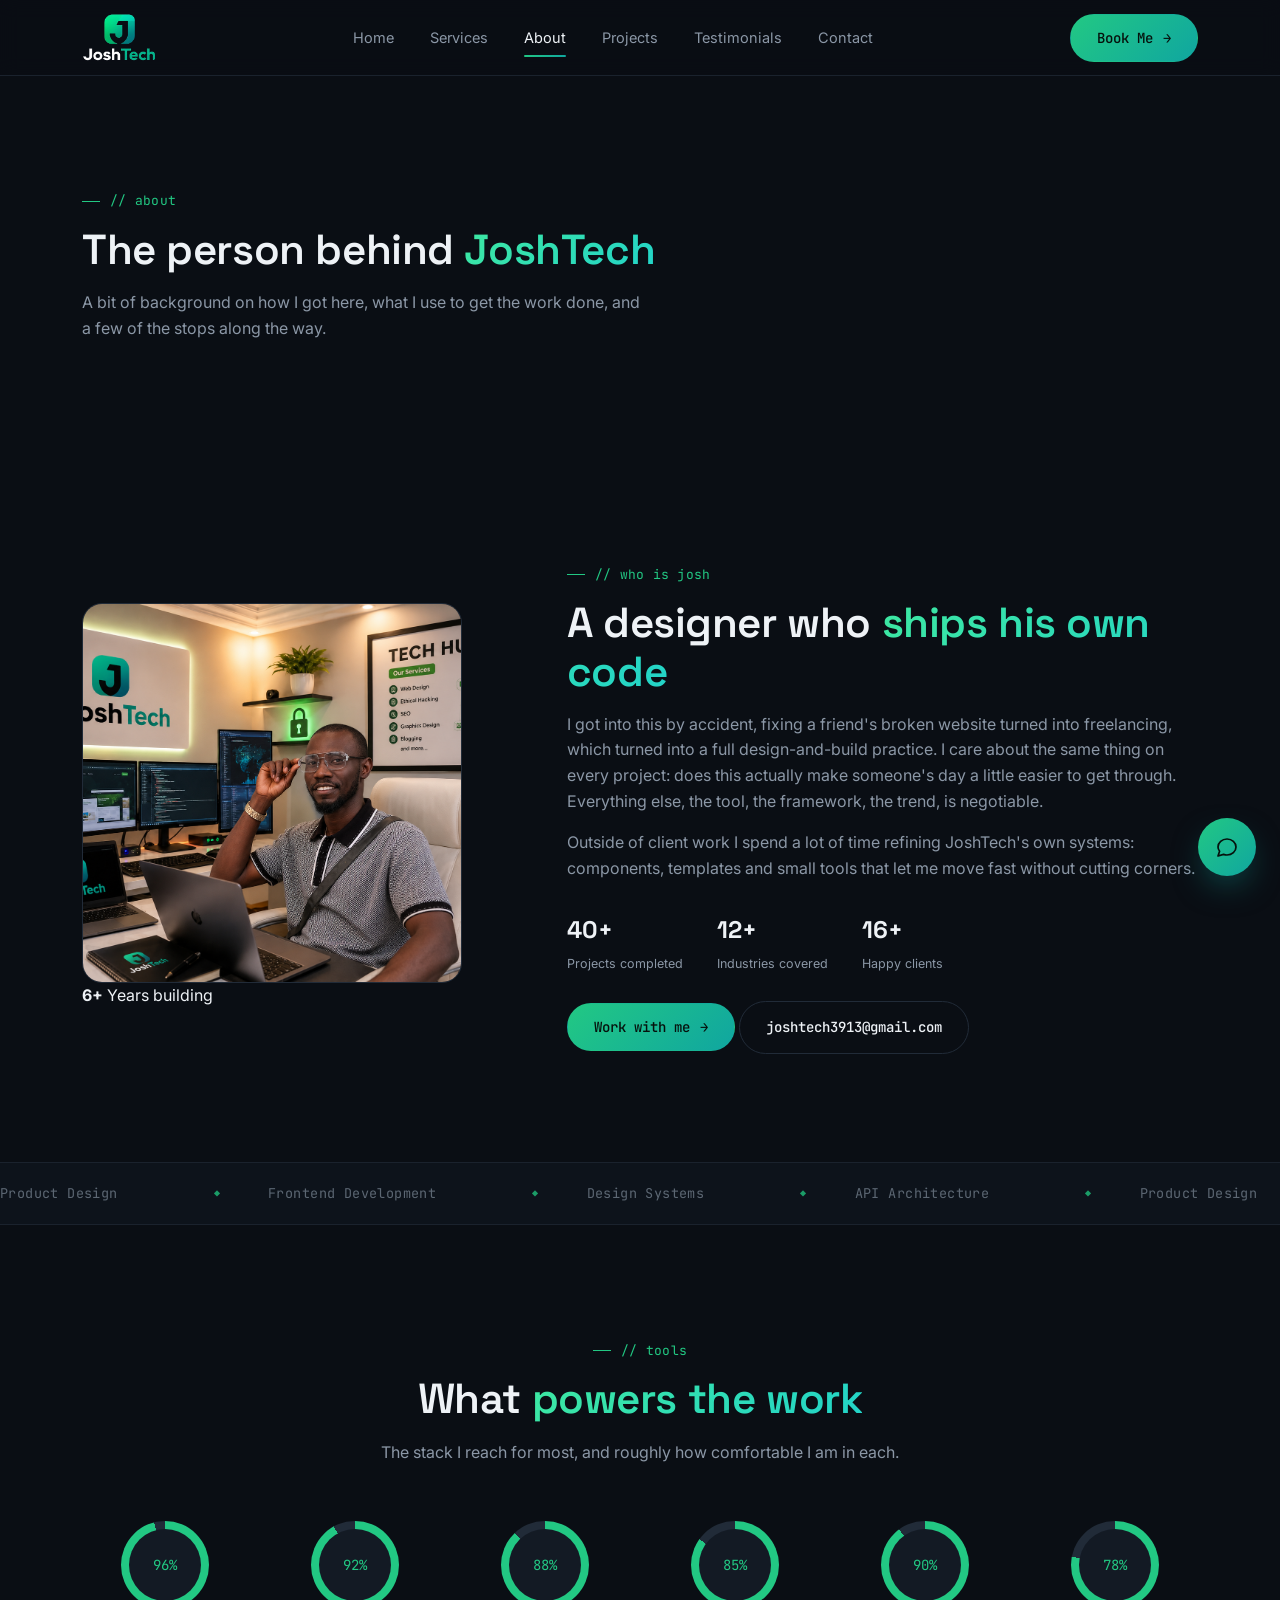
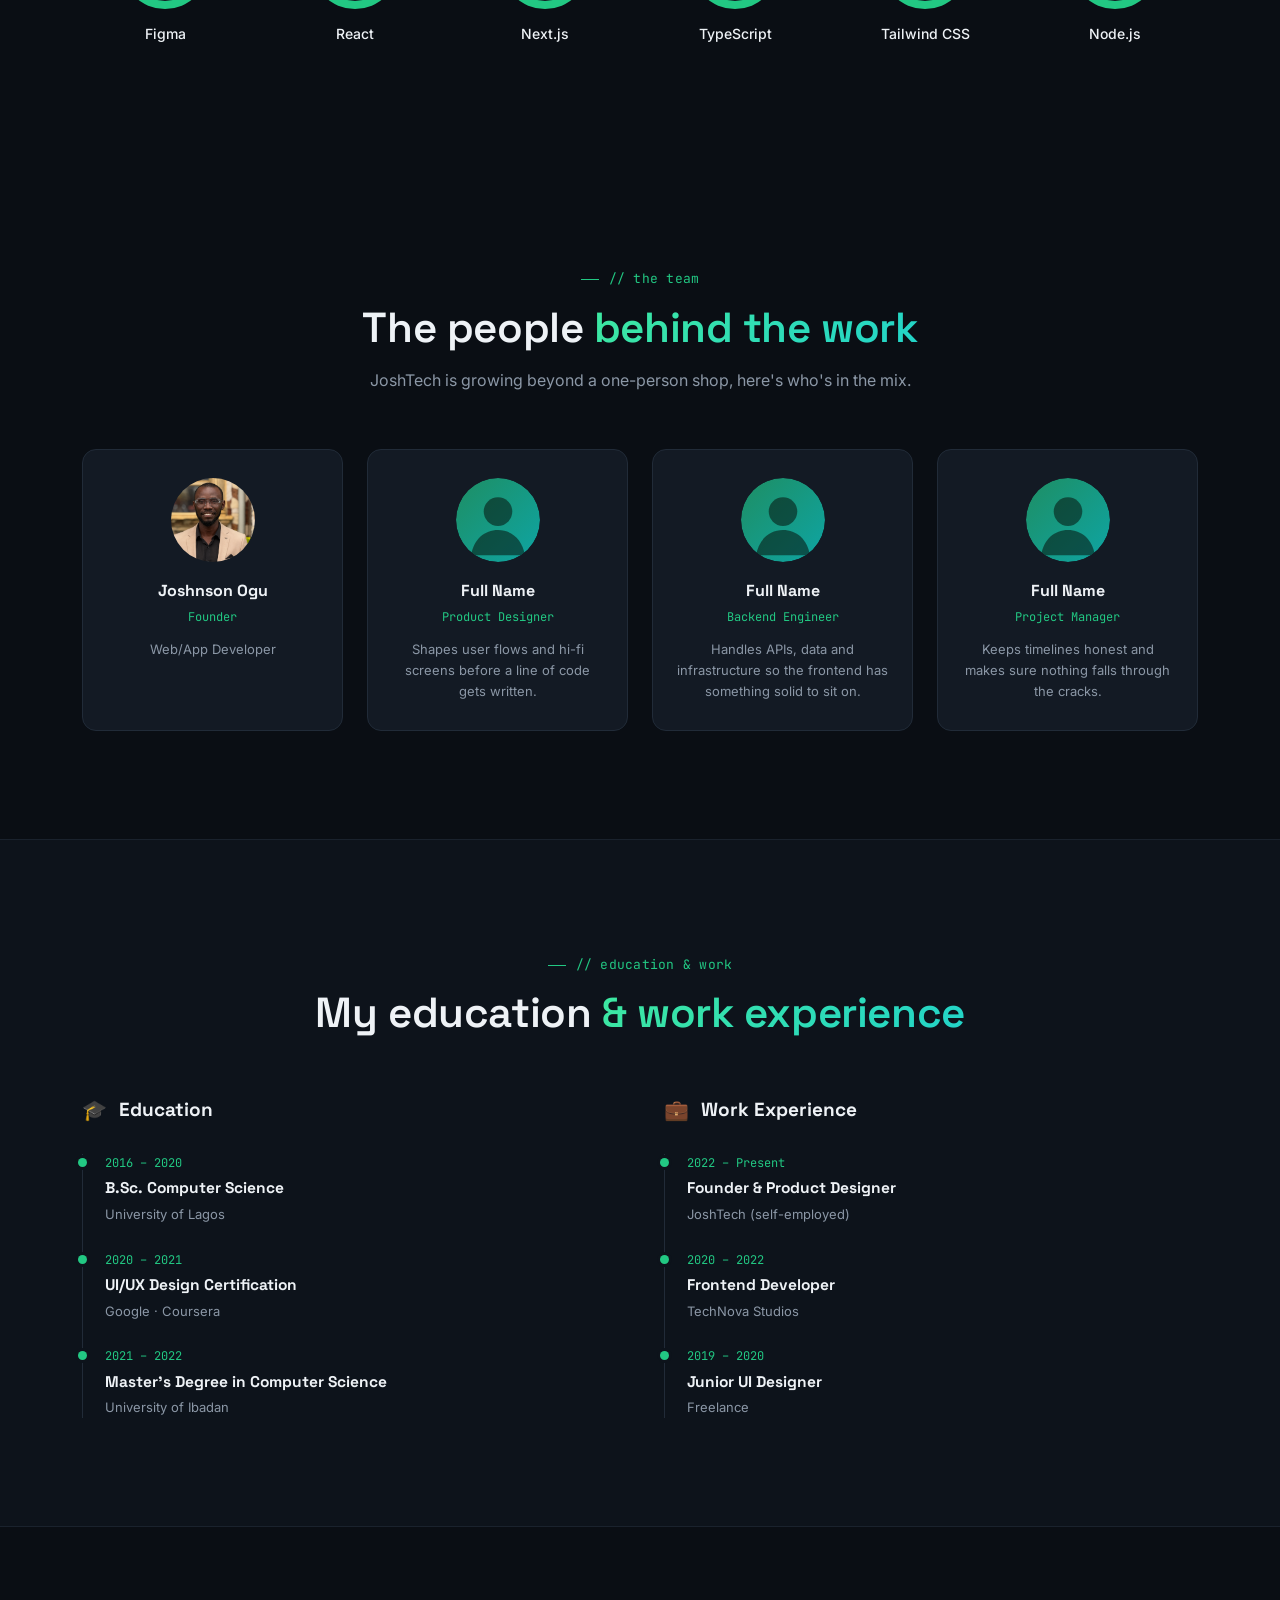
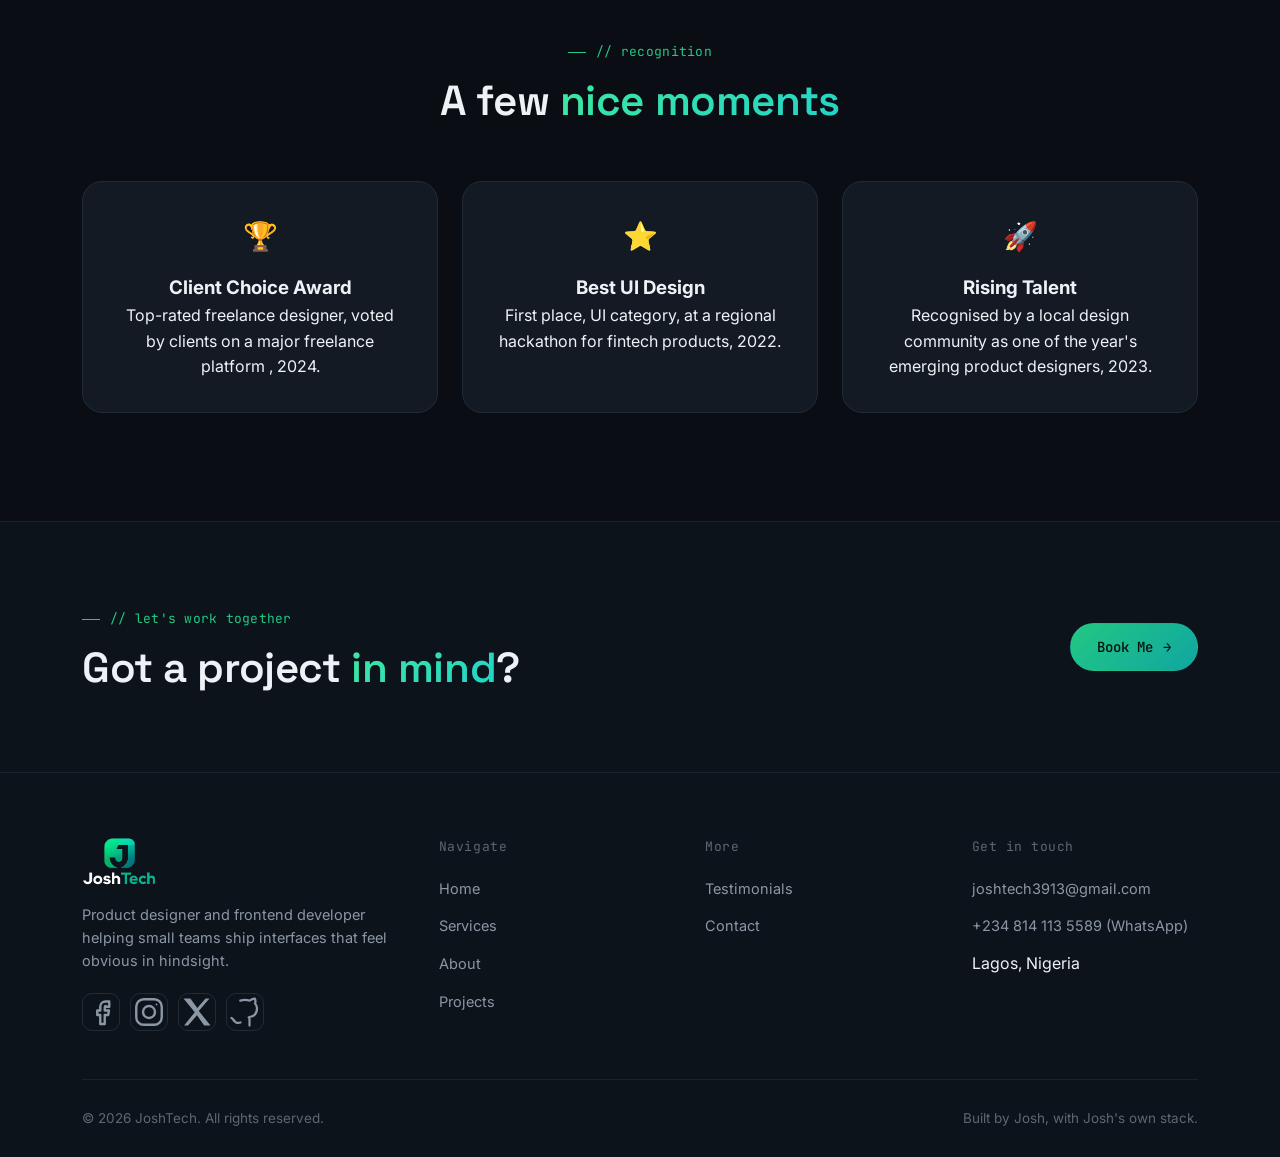
==== commit 3b33a9f9: "updated on all pages" ====
--- a/about.html
+++ b/about.html
@@ -24,7 +24,7 @@
       <a href="services.html">Services</a>
       <a href="about.html" class="is-active">About</a>
       <a href="projects.html">Projects</a>
-      <a href="blog.html">Blog</a>
+      <!--<a href="blog.html">Blog</a>-->
       <a href="testimonials.html">Testimonials</a>
       <a href="contact.html">Contact</a>
     </nav>
@@ -49,7 +49,7 @@
   <div class="container about-main-grid">
     <div class="about-main-visual">
       <div class="about-photo-frame large">
-        <img src="assets/josh-photo.svg" alt="Josh, product designer and frontend developer" class="about-photo">
+        <img src="assets/about.png" alt="Josh, product designer and frontend developer" class="about-photo">
       </div>
       <div class="about-float">
         <strong>6+</strong>
@@ -60,7 +60,7 @@
     <div class="about-main-copy">
       <span class="eyebrow">// who is josh</span>
       <h2 class="h2">A designer who <em>ships his own code</em></h2>
-      <p class="lede" style="max-width:100%;">I got into this by accident — fixing a friend's broken website turned into freelancing, which turned into a full design-and-build practice. I care about the same thing on every project: does this actually make someone's day a little easier to get through. Everything else — the tool, the framework, the trend — is negotiable.</p>
+      <p class="lede" style="max-width:100%;">I got into this by accident, fixing a friend's broken website turned into freelancing, which turned into a full design-and-build practice. I care about the same thing on every project: does this actually make someone's day a little easier to get through. Everything else, the tool, the framework, the trend, is negotiable.</p>
       <p class="lede" style="max-width:100%;">Outside of client work I spend a lot of time refining JoshTech's own systems: components, templates and small tools that let me move fast without cutting corners.</p>
 
       <div class="stat-row">
@@ -135,28 +135,32 @@
     <div class="section-head center">
       <span class="eyebrow">// the team</span>
       <h2 class="h2">The people <em>behind the work</em></h2>
-      <p class="lede">JoshTech is growing beyond a one-person shop — here's who's in the mix.</p>
+      <p class="lede">JoshTech is growing beyond a one-person shop, here's who's in the mix.</p>
     </div>
 
     <div class="team-grid">
       <div class="team-card">
-        <div class="team-avatar"><img src="assets/avatar-team-placeholder.svg" alt="" aria-hidden="true"></div>
-        <h3 class="team-name">Lead Developer</h3>
-        <p>Owns architecture and takes point on the more complex, full-stack builds.</p>
+        <div class="team-avatar"><img src="assets/johnson.png" alt="" aria-hidden="true"></div>
+        <h3 class="team-name">Joshnson Ogu</h3>
+        <span class="team-role">Founder</span>
+        <p>Web/App Developer</p>
       </div>
       <div class="team-card">
         <div class="team-avatar"><img src="assets/avatar-team-placeholder.svg" alt="" aria-hidden="true"></div>
-        <h3 class="team-name">Product Designer</h3>
+        <h3 class="team-name">Full Name</h3>
+        <span class="team-role">Product Designer</span>
         <p>Shapes user flows and hi-fi screens before a line of code gets written.</p>
       </div>
       <div class="team-card">
         <div class="team-avatar"><img src="assets/avatar-team-placeholder.svg" alt="" aria-hidden="true"></div>
-        <h3 class="team-name">Backend Engineer</h3>
+        <h3 class="team-name">Full Name</h3>
+        <span class="team-role">Backend Engineer</span>
         <p>Handles APIs, data and infrastructure so the frontend has something solid to sit on.</p>
       </div>
       <div class="team-card">
         <div class="team-avatar"><img src="assets/avatar-team-placeholder.svg" alt="" aria-hidden="true"></div>
-        <h3 class="team-name">Project Manager</h3>
+        <h3 class="team-name">Full Name</h3>
+        <span class="team-role">Project Manager</span>
         <p>Keeps timelines honest and makes sure nothing falls through the cracks.</p>
       </div>
     </div>
@@ -189,9 +193,9 @@
             <span class="timeline-sub">Google &middot; Coursera</span>
           </div>
           <div class="timeline-item">
-            <span class="timeline-year mono">2014 – 2016</span>
-            <strong>Senior Secondary School</strong>
-            <span class="timeline-sub">Command Secondary School, Lagos</span>
+            <span class="timeline-year mono">2021 – 2022</span>
+            <strong>Master's Degree in Computer Science</strong>
+            <span class="timeline-sub">University of Ibadan</span>
           </div>
         </div>
       </div>
@@ -235,17 +239,17 @@
       <div class="card award-card">
         <span class="award-icon">🏆</span>
         <h3 class="card-title">Client Choice Award</h3>
-        <p class="card-text">Top-rated freelance designer, voted by clients on a major freelance platform — 2024.</p>
+        <p class="card-text">Top-rated freelance designer, voted by clients on a major freelance platform , 2024.</p>
       </div>
       <div class="card award-card">
         <span class="award-icon">⭐</span>
         <h3 class="card-title">Best UI Design</h3>
-        <p class="card-text">First place, UI category, at a regional hackathon for fintech products — 2022.</p>
+        <p class="card-text">First place, UI category, at a regional hackathon for fintech products, 2022.</p>
       </div>
       <div class="card award-card">
         <span class="award-icon">🚀</span>
         <h3 class="card-title">Rising Talent</h3>
-        <p class="card-text">Recognised by a local design community as one of the year's emerging product designers — 2023.</p>
+        <p class="card-text">Recognised by a local design community as one of the year's emerging product designers, 2023.</p>
       </div>
     </div>
   </div>
@@ -272,10 +276,10 @@
         </a>
         <p>Product designer and frontend developer helping small teams ship interfaces that feel obvious in hindsight.</p>
         <div class="social-row">
-          <a href="https://facebook.com/joshtech" target="_blank" rel="noopener" aria-label="Facebook"><svg viewBox="0 0 24 24" fill="none" stroke="currentColor" stroke-width="1.6" stroke-linecap="round" stroke-linejoin="round"><path d="M15 8.5h2.5V5H15c-2 0-3.5 1.5-3.5 3.5V11H9.5v3H11.5v6h3v-6h2.3l.5-3H14.5V9c0-.5.4-1 .5-1z"/></svg></a>
-          <a href="https://instagram.com/joshtech" target="_blank" rel="noopener" aria-label="Instagram"><svg viewBox="0 0 24 24" fill="none" stroke="currentColor" stroke-width="1.6"><rect x="3.5" y="3.5" width="17" height="17" rx="5"/><circle cx="12" cy="12" r="4"/><circle cx="17" cy="7" r=".6" fill="currentColor" stroke="none"/></svg></a>
-          <a href="https://x.com/joshtech" target="_blank" rel="noopener" aria-label="X"><svg viewBox="0 0 24 24" fill="currentColor" stroke="none"><path d="M3 3l7.5 9.1L3.4 21h2.6l6-6.9 4.8 6.9H21l-7.8-9.6L20.3 3h-2.6l-5.5 6.3L7.6 3H3z"/></svg></a>
-          <a href="https://github.com/joshtech" target="_blank" rel="noopener" aria-label="GitHub"><svg viewBox="0 0 24 24" fill="none" stroke="currentColor" stroke-width="1.5" stroke-linecap="round" stroke-linejoin="round"><path d="M9 19c-4.3 1.4-4.3-2.5-6-3m12 5v-3.5c0-1 .1-1.4-.5-2 2.8-.3 5.5-1.4 5.5-6a4.6 4.6 0 0 0-1.3-3.2 4.2 4.2 0 0 0-.1-3.2s-1.1-.3-3.5 1.3a12.3 12.3 0 0 0-6.2 0C6.6 2.8 5.5 3.1 5.5 3.1a4.2 4.2 0 0 0-.1 3.2A4.6 4.6 0 0 0 4.1 9.5c0 4.6 2.7 5.7 5.5 6-.6.6-.6 1.1-.5 2V21"/></svg></a>
+          <a href="https://www.facebook.com/josh.tech3913" target="_blank" rel="noopener" aria-label="Facebook"><svg viewBox="0 0 24 24" fill="none" stroke="currentColor" stroke-width="1.6" stroke-linecap="round" stroke-linejoin="round"><path d="M15 8.5h2.5V5H15c-2 0-3.5 1.5-3.5 3.5V11H9.5v3H11.5v6h3v-6h2.3l.5-3H14.5V9c0-.5.4-1 .5-1z"/></svg></a>
+          <a href="https://www.instagram.com/joshtech3913/" target="_blank" rel="noopener" aria-label="Instagram"><svg viewBox="0 0 24 24" fill="none" stroke="currentColor" stroke-width="1.6"><rect x="3.5" y="3.5" width="17" height="17" rx="5"/><circle cx="12" cy="12" r="4"/><circle cx="17" cy="7" r=".6" fill="currentColor" stroke="none"/></svg></a>
+          <a href="https://x.com/JoshTech3913" target="_blank" rel="noopener" aria-label="X"><svg viewBox="0 0 24 24" fill="currentColor" stroke="none"><path d="M3 3l7.5 9.1L3.4 21h2.6l6-6.9 4.8 6.9H21l-7.8-9.6L20.3 3h-2.6l-5.5 6.3L7.6 3H3z"/></svg></a>
+          <a href="https://github.com/Jmoney44" target="_blank" rel="noopener" aria-label="GitHub"><svg viewBox="0 0 24 24" fill="none" stroke="currentColor" stroke-width="1.5" stroke-linecap="round" stroke-linejoin="round"><path d="M9 19c-4.3 1.4-4.3-2.5-6-3m12 5v-3.5c0-1 .1-1.4-.5-2 2.8-.3 5.5-1.4 5.5-6a4.6 4.6 0 0 0-1.3-3.2 4.2 4.2 0 0 0-.1-3.2s-1.1-.3-3.5 1.3a12.3 12.3 0 0 0-6.2 0C6.6 2.8 5.5 3.1_5_5_3_1_a_4_2_4_2_0_0_0_-\.1_3_2_A_4_6_4_6_0_0_0_4_\.1_9_\.5_c_0_4_6_2_7__5__6_-\.6_.6_-\.6_1_.\-5__2_V_2_\"/></svg></a>
         </div>
       </div>
       <div>
@@ -290,7 +294,7 @@
       <div>
         <div class="footer-heading">More</div>
         <ul class="footer-links">
-          <li><a href="blog.html">Blog</a></li>
+          <!--<li><a href="blog.html">Blog</a></li>-->
           <li><a href="testimonials.html">Testimonials</a></li>
           <li><a href="contact.html">Contact</a></li>
         </ul>
--- a/css/about.css
+++ b/css/about.css
@@ -66,7 +66,8 @@
   margin: 0 auto 16px;
 }
 .team-avatar img{ width: 100%; height: 100%; object-fit: cover; display: block; }
-.team-name{ font-family: var(--f-display); font-size: 16px; margin-bottom: 8px; }
+.team-name{ font-family: var(--f-display); font-size: 16px; margin-bottom: 4px; }
+.team-role{ display: block; font-family: var(--f-mono); font-size: 12px; color: var(--green); margin-bottom: 12px; }
 .team-card p{ font-size: 13px; color: var(--text-muted); line-height: 1.6; }
 
 @media (max-width: 860px){ .team-grid{ grid-template-columns: 1fr 1fr; } }
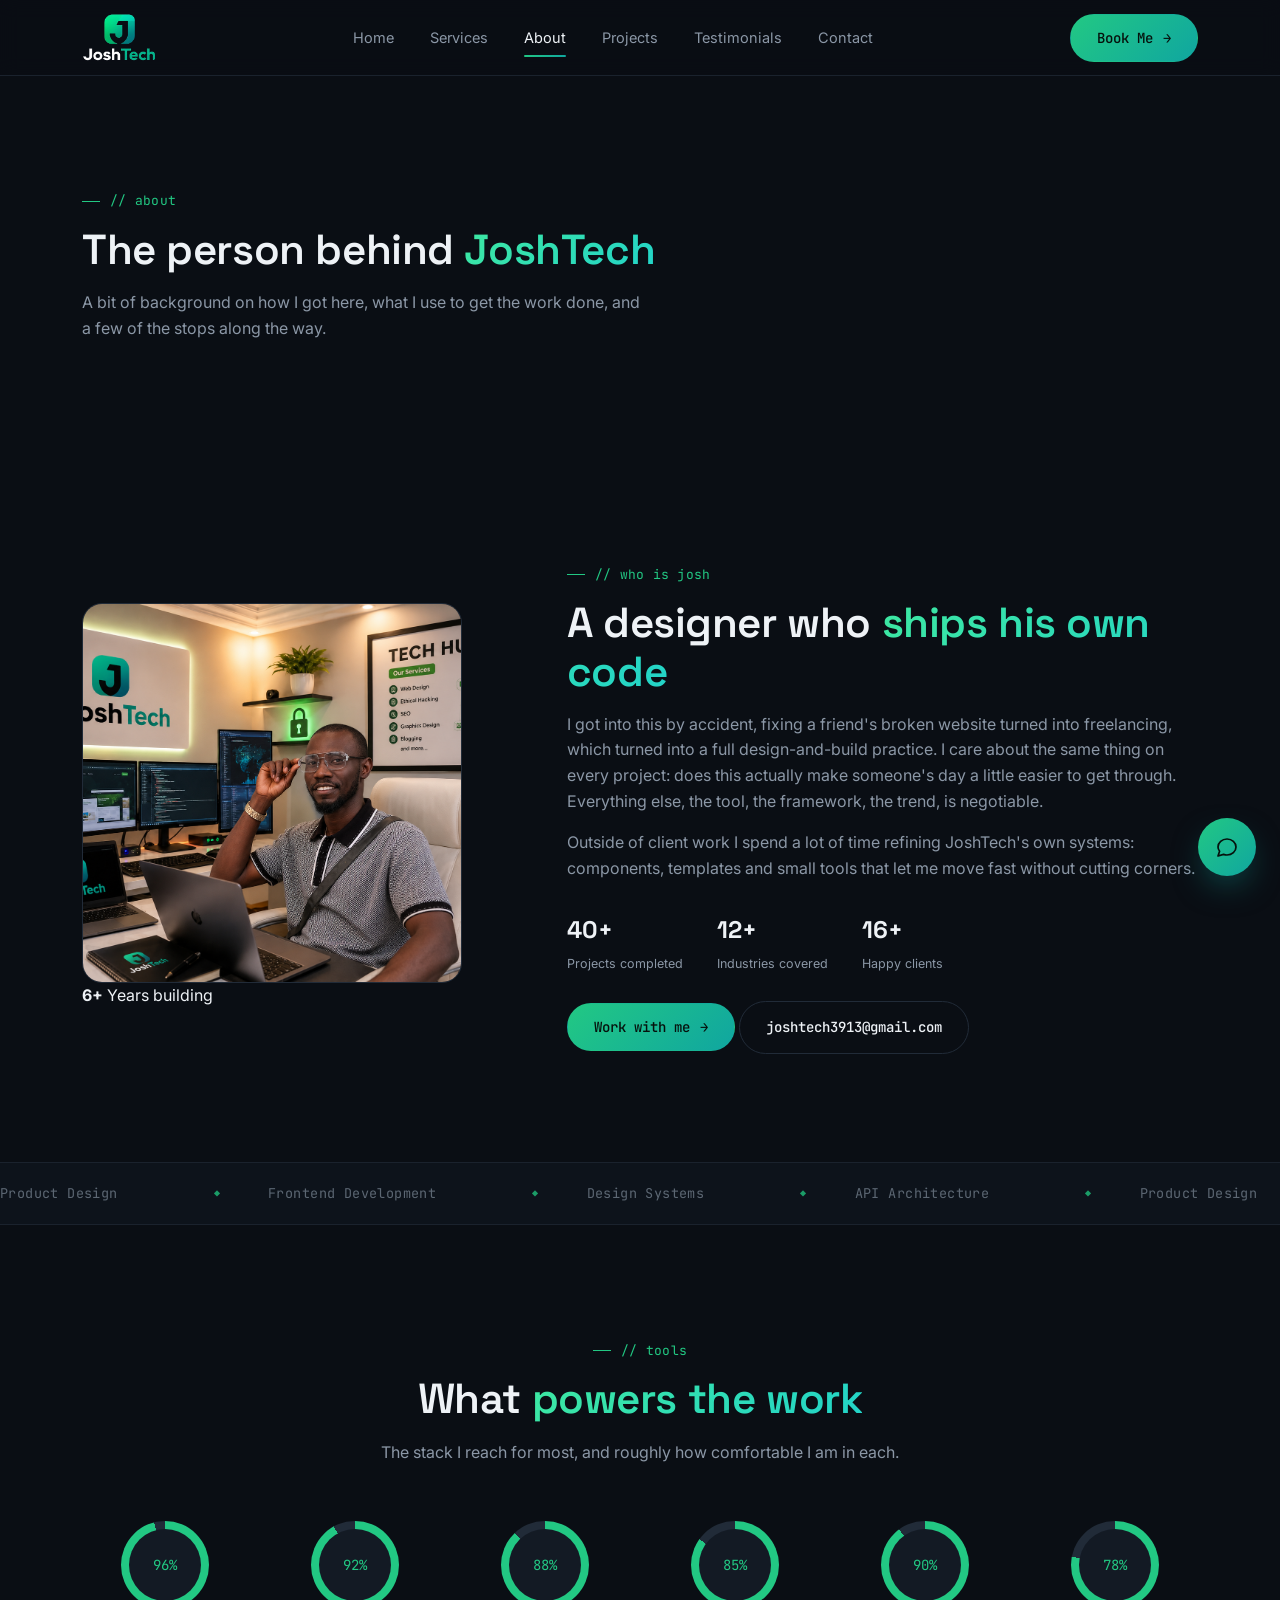
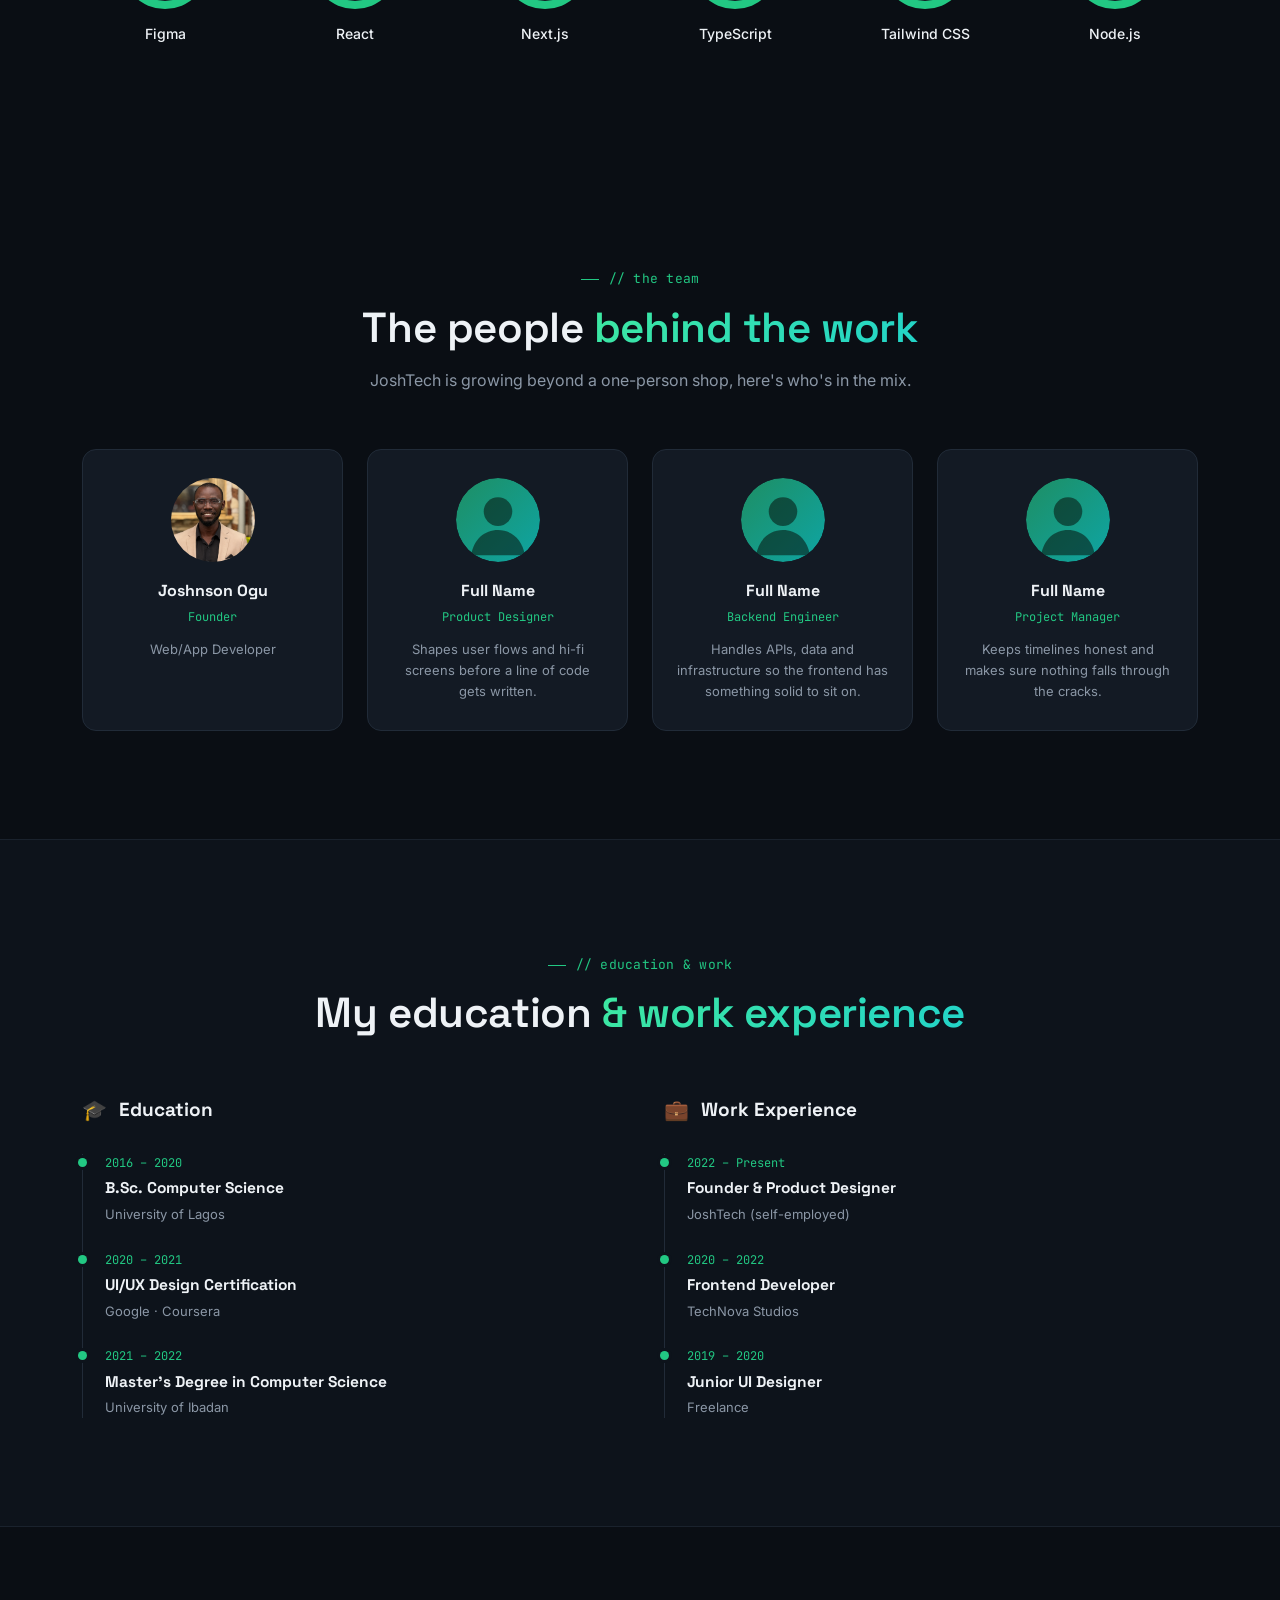
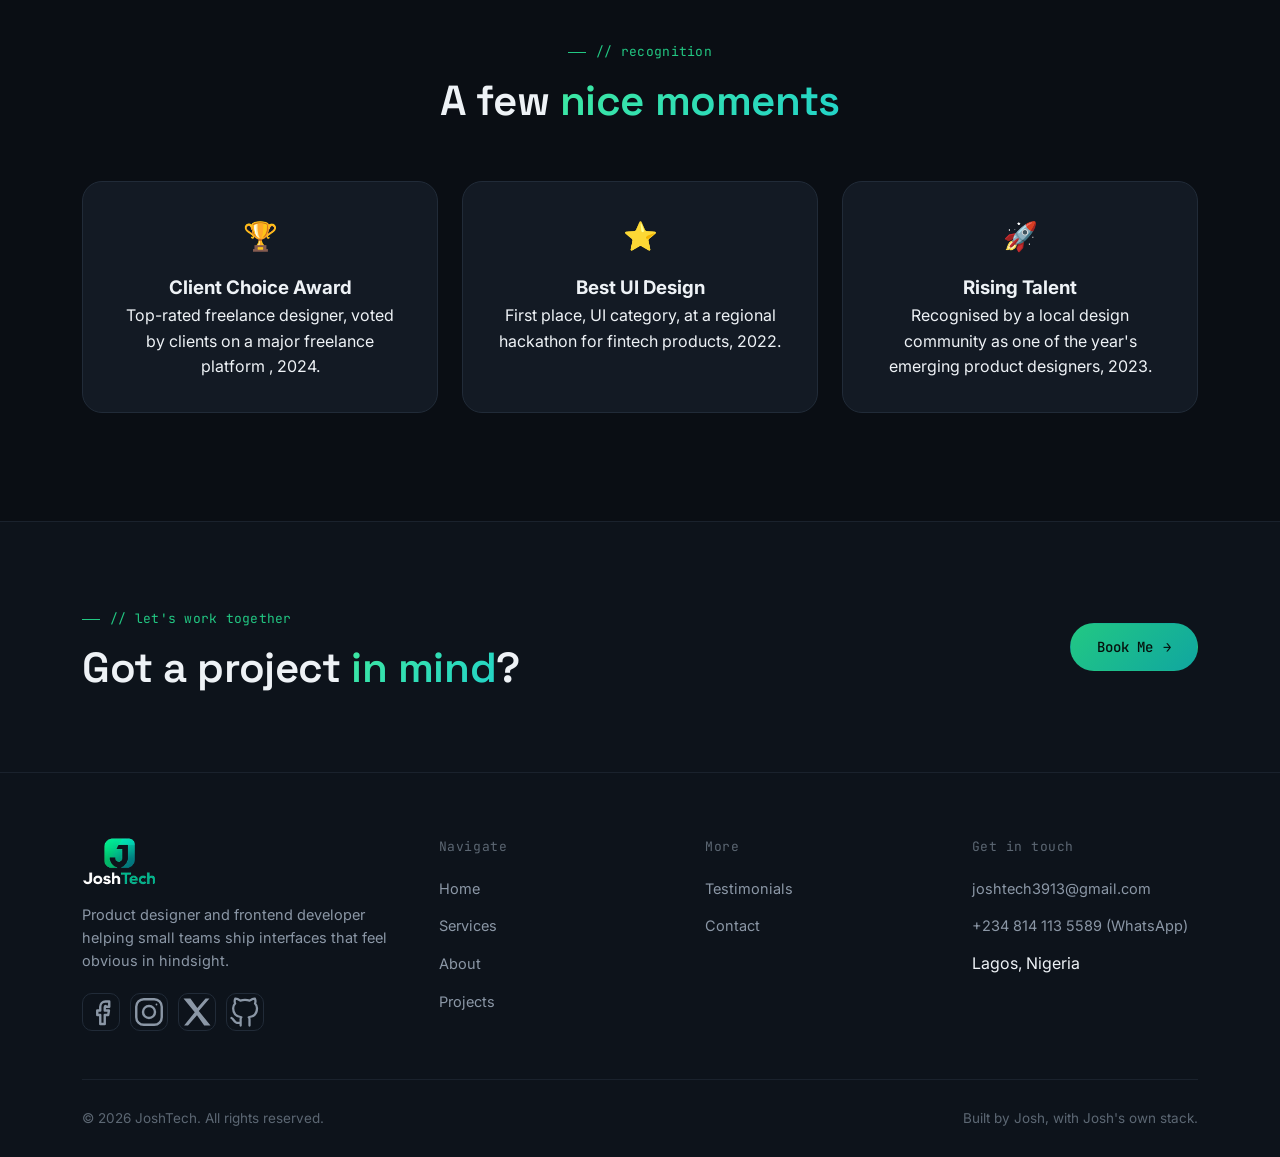
==== commit 83082b2c: "added the social media link" ====
--- a/about.html
+++ b/about.html
@@ -279,7 +279,7 @@
           <a href="https://www.facebook.com/josh.tech3913" target="_blank" rel="noopener" aria-label="Facebook"><svg viewBox="0 0 24 24" fill="none" stroke="currentColor" stroke-width="1.6" stroke-linecap="round" stroke-linejoin="round"><path d="M15 8.5h2.5V5H15c-2 0-3.5 1.5-3.5 3.5V11H9.5v3H11.5v6h3v-6h2.3l.5-3H14.5V9c0-.5.4-1 .5-1z"/></svg></a>
           <a href="https://www.instagram.com/joshtech3913/" target="_blank" rel="noopener" aria-label="Instagram"><svg viewBox="0 0 24 24" fill="none" stroke="currentColor" stroke-width="1.6"><rect x="3.5" y="3.5" width="17" height="17" rx="5"/><circle cx="12" cy="12" r="4"/><circle cx="17" cy="7" r=".6" fill="currentColor" stroke="none"/></svg></a>
           <a href="https://x.com/JoshTech3913" target="_blank" rel="noopener" aria-label="X"><svg viewBox="0 0 24 24" fill="currentColor" stroke="none"><path d="M3 3l7.5 9.1L3.4 21h2.6l6-6.9 4.8 6.9H21l-7.8-9.6L20.3 3h-2.6l-5.5 6.3L7.6 3H3z"/></svg></a>
-          <a href="https://github.com/Jmoney44" target="_blank" rel="noopener" aria-label="GitHub"><svg viewBox="0 0 24 24" fill="none" stroke="currentColor" stroke-width="1.5" stroke-linecap="round" stroke-linejoin="round"><path d="M9 19c-4.3 1.4-4.3-2.5-6-3m12 5v-3.5c0-1 .1-1.4-.5-2 2.8-.3 5.5-1.4 5.5-6a4.6 4.6 0 0 0-1.3-3.2 4.2 4.2 0 0 0-.1-3.2s-1.1-.3-3.5 1.3a12.3 12.3 0 0 0-6.2 0C6.6 2.8 5.5 3.1_5_5_3_1_a_4_2_4_2_0_0_0_-\.1_3_2_A_4_6_4_6_0_0_0_4_\.1_9_\.5_c_0_4_6_2_7__5__6_-\.6_.6_-\.6_1_.\-5__2_V_2_\"/></svg></a>
+          <a href="https://github.com/Jmoney44" target="_blank" rel="noopener" aria-label="GitHub"><svg viewBox="0 0 24 24" fill="none" stroke="currentColor" stroke-width="1.5" stroke-linecap="round" stroke-linejoin="round"><path d="M9 19c-4.3 1.4-4.3-2.5-6-3m12 5v-3.5c0-1 .1-1.4-.5-2 2.8-.3 5.5-1.4 5.5-6a4.6 4.6 0 0 0-1.3-3.2 4.2 4.2 0 0 0-.1-3.2s-1.1-.3-3.5 1.3a12.3 12.3 0 0 0-6.2 0C6.6 2.8 5.5 3.1 5.5 3.1a4.2 4.2 0 0 0-.1 3.2A4.6 4.6 0 0 0 4.1 9.5c0 4.6 2.7 5.7 5.5 6-.6.6-.6 1.1-.5 2V21"/></svg></a>
         </div>
       </div>
       <div>
